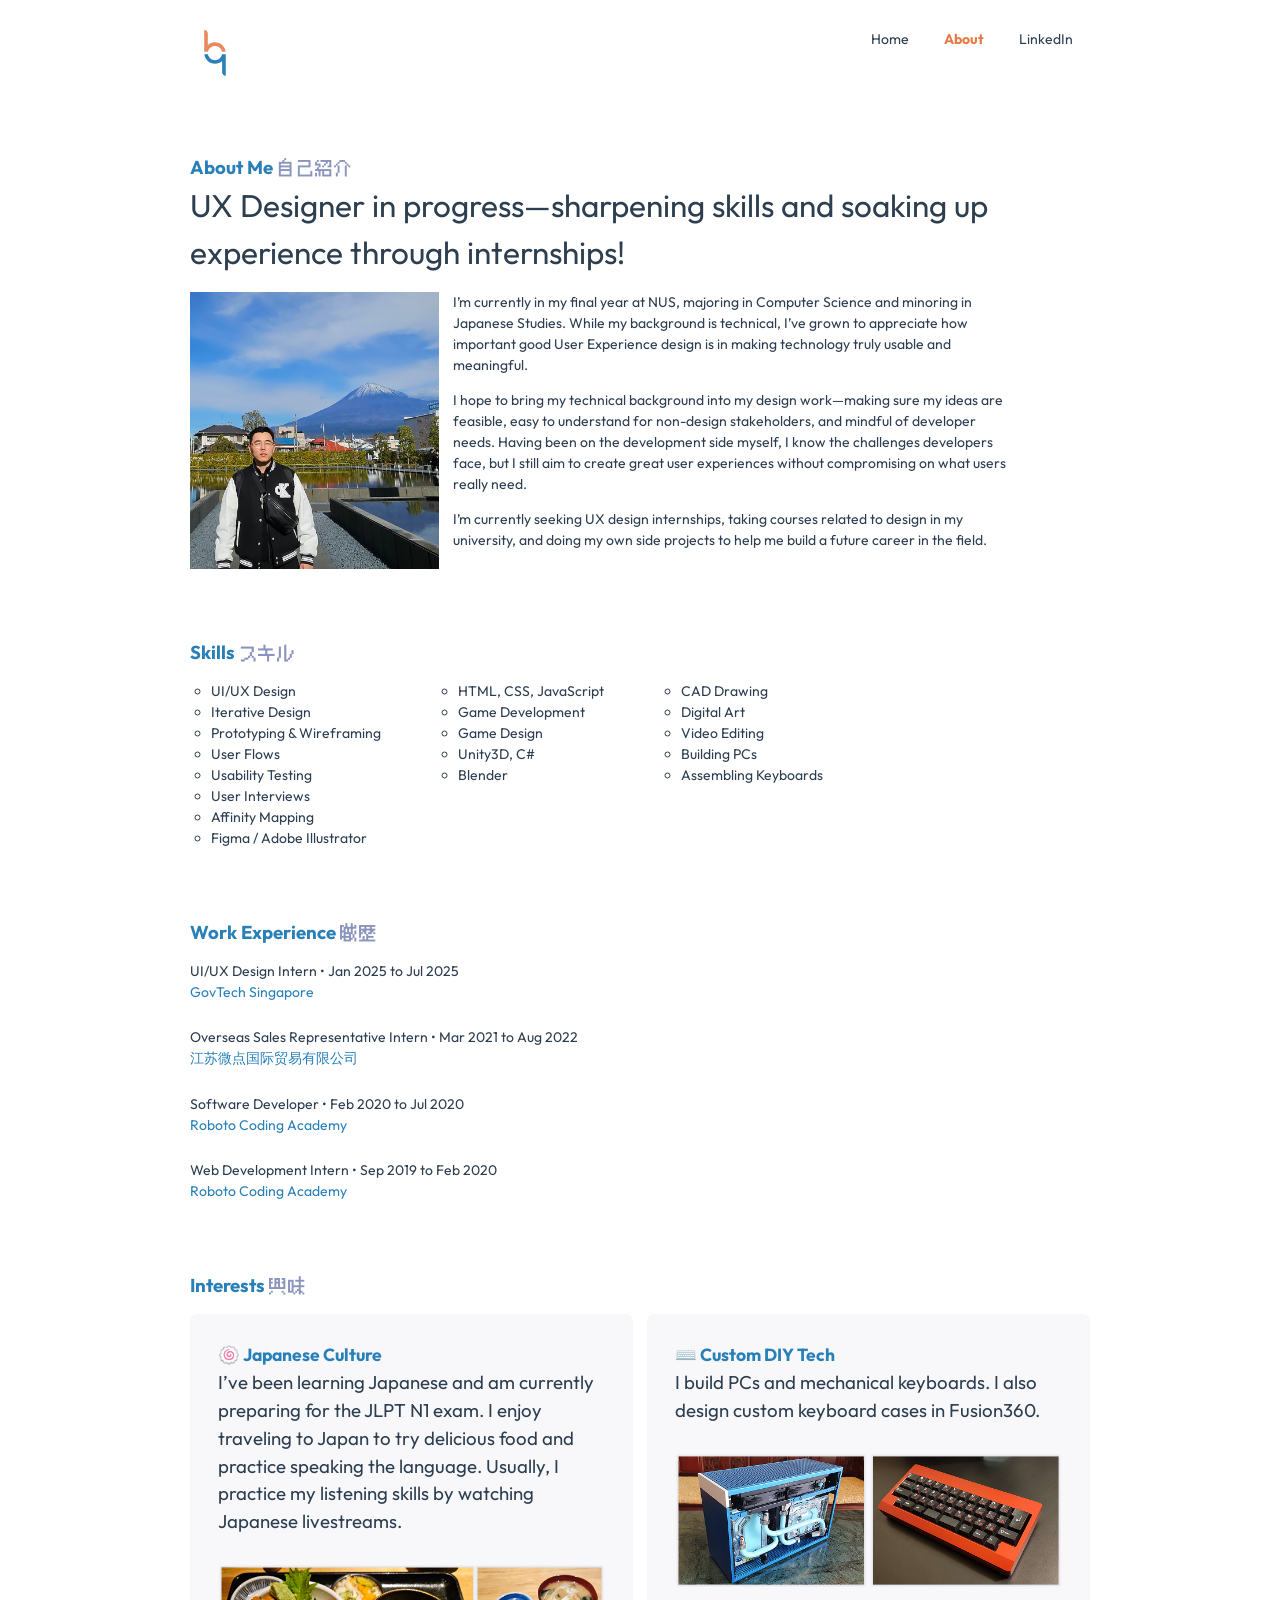
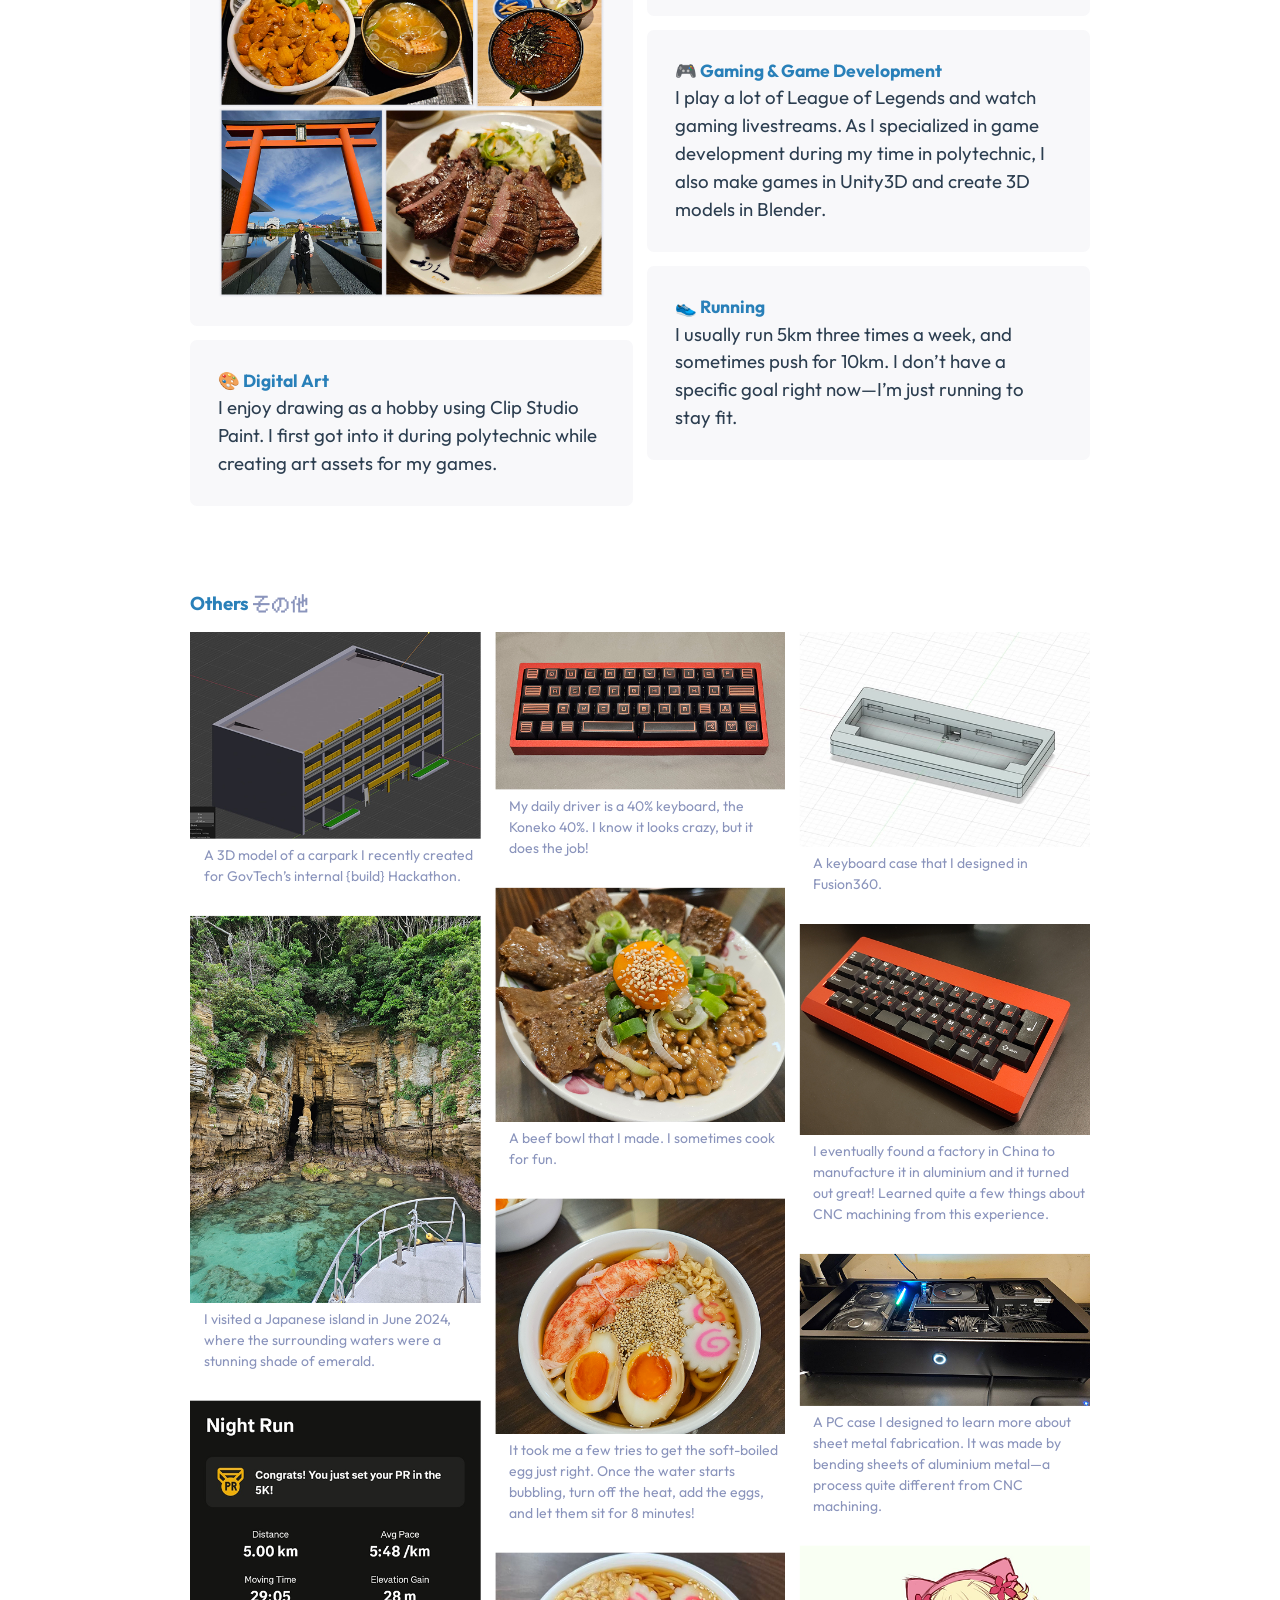
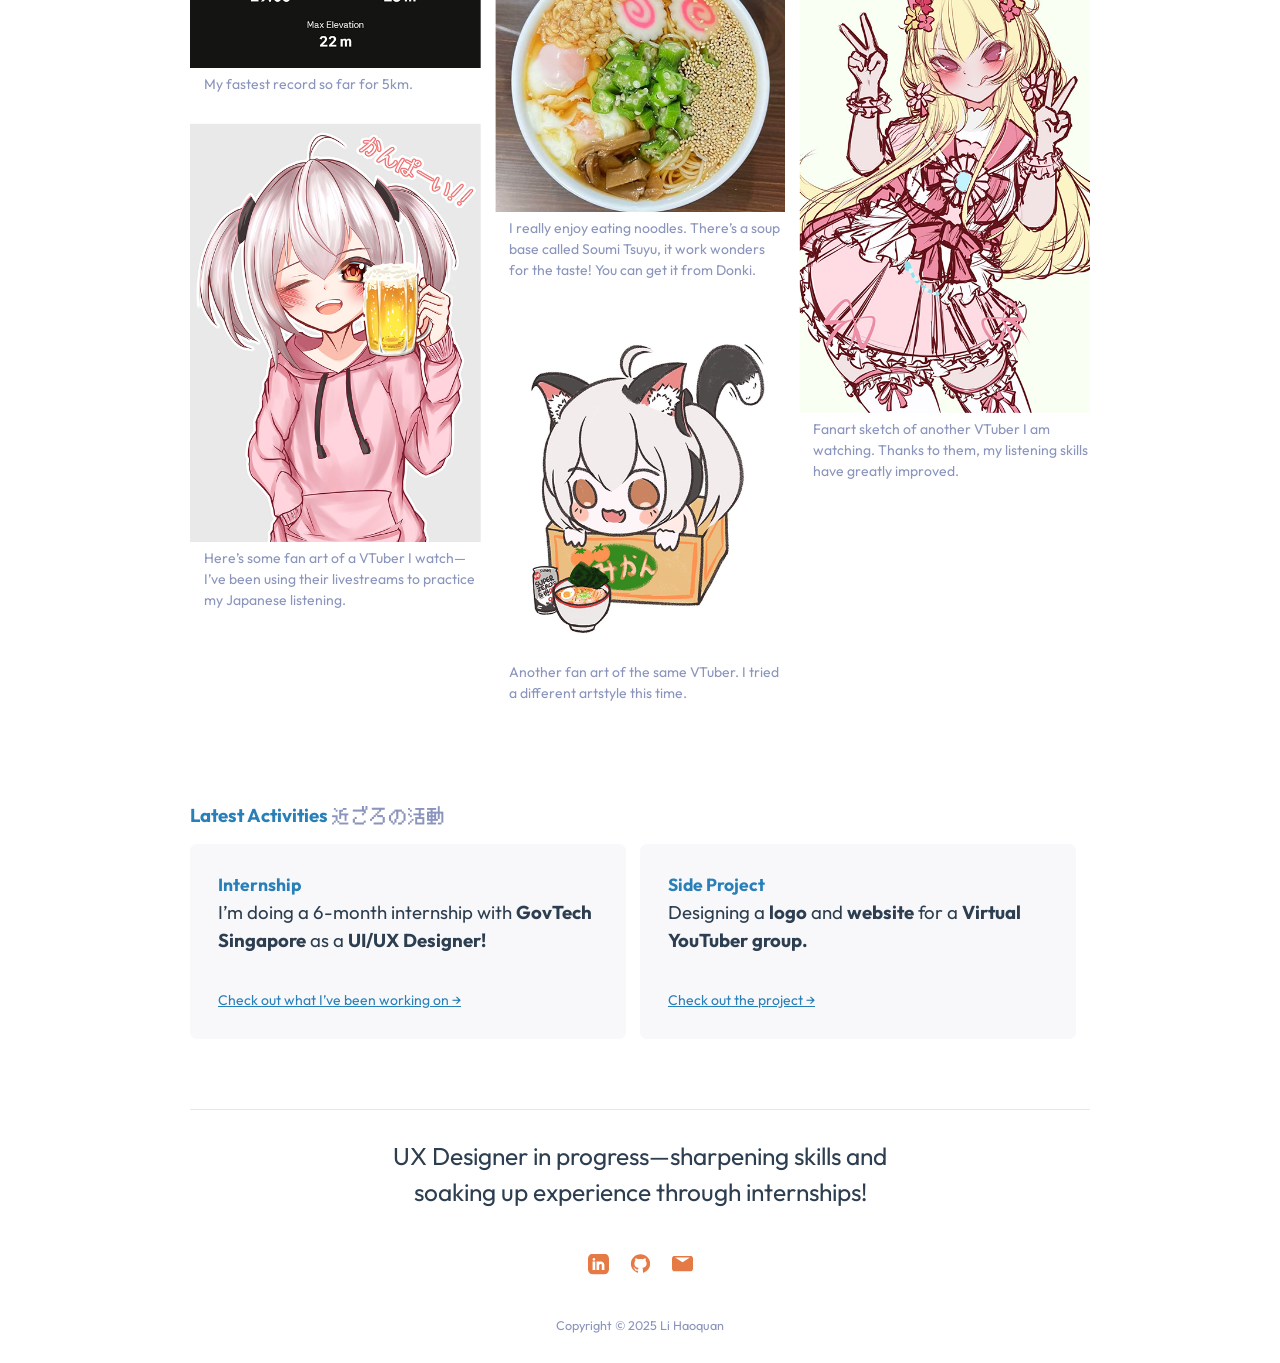
==== about.html @ 340b8f12 "Portfolio 2025 update" ====
<!DOCTYPE html>
<html lang="en">

<head>
    <meta charset="utf-8">
    <meta name="description" content="I am Li Haoquan, a UX Designer. This is my portfolio.">
    <meta name="viewport" content="width=device-width, initial-scale=1.0">
    <title>Li Haoquan Portfolio | About</title>
    <link rel="preconnect" href="https://fonts.googleapis.com">
    <link rel="preconnect" href="https://fonts.gstatic.com" crossorigin>
    <link href="https://fonts.googleapis.com/css2?family=Outfit&family=Pixelify+Sans&display=swap" rel="stylesheet">
    <link rel="canonical" href="http://lihaoquan.com">
    <link rel="stylesheet" href="css/styles.css">
</head>

<body class="about subpage">
    <div class="wrapper">
        <nav>
            <a href="index.html"><img src="img/logo.svg" alt="" /></a>
            <div class="navigation-container">
                <ul>
                    <li><a href="index.html">Home</a></li>
                    <li><a href="about.html" class="active">About</a></li>
                    <li><a href="https://www.linkedin.com/in/li-haoquan/" target="_blank">LinkedIn</a></li>
                </ul>
                <div class="hamburger-menu">
                    <img class="menu-close-cta" src="img/close.svg" alt="" />
                    <img class="menu-open-cta" src="img/hamburger-menu.svg" alt="" />
                </div>
            </div>
        </nav>
        <main>
            <section class="about-intro">
                <header>
                    <h2 class="section-title">About Me <span class="gray-text">自己紹介</span></h2>
                    <h3>UX Designer in progress—sharpening skills and
                        soaking up experience through internships!</h3>
                </header>
                <div class="intro-content">
                    <img src="img/profile.png" alt="" />
                    <div class="text-paragraph">
                        <p>I’m currently in my final year at NUS, majoring in Computer Science and minoring in Japanese
                            Studies. While my background is technical, I’ve grown to appreciate how important good User
                            Experience design is in making technology truly usable and meaningful.</p>
                        <p>I hope to bring my technical background into my design work—making sure my ideas are
                            feasible,
                            easy to understand for non-design stakeholders, and mindful of developer needs. Having been
                            on
                            the development side myself, I know the challenges developers face, but I still aim to
                            create
                            great user experiences without compromising on what users really need.</p>
                        <p>I’m currently seeking UX design internships, taking courses related to design in my
                            university,
                            and doing my own side projects to help me build a
                            future
                            career in the field.</p>
                    </div>
                </div>
            </section>
            <section>
                <h2 class="section-title">Skills <span class="gray-text">スキル</span></h2>
                <div class="list-groups">
                    <ul>
                        <li>UI/UX Design</li>
                        <li>Iterative Design</li>
                        <li>Prototyping & Wireframing</li>
                        <li>User Flows</li>
                        <li>Usability Testing</li>
                        <li>User Interviews</li>
                        <li>Affinity Mapping</li>
                        <li>Figma / Adobe Illustrator</li>
                    </ul>
                    <ul>
                        <li>HTML, CSS, JavaScript</li>
                        <li>Game Development</li>
                        <li>Game Design</li>
                        <li>Unity3D, C#</li>
                        <li>Blender</li>
                    </ul>
                    <ul>
                        <li>CAD Drawing</li>
                        <li>Digital Art</li>
                        <li>Video Editing</li>
                        <li>Building PCs</li>
                        <li>Assembling Keyboards</li>
                    </ul>
                </div>
            </section>
            <section>
                <h2 class="section-title">Work Experience <span class="gray-text">職歴</span></h2>
                <div class="employment-history">
                    <div class="employment-detail">
                        <h4>UI/UX Design Intern &bull; Jan 2025 to Jul 2025</h4>
                        <h3 class="blue-text">GovTech Singapore</h3>
                    </div>
                    <div class="employment-detail">
                        <h4>Overseas Sales Representative Intern &bull; Mar 2021 to Aug 2022</h4>
                        <h3 class="blue-text">江苏微点国际贸易有限公司</h3>
                    </div>
                    <div class="employment-detail">
                        <h4>Software Developer &bull; Feb 2020 to Jul 2020</h4>
                        <h3 class="blue-text">Roboto Coding Academy</h3>
                    </div>
                    <div class="employment-detail">
                        <h4>Web Development Intern &bull; Sep 2019 to Feb 2020</h4>
                        <h3 class="blue-text">Roboto Coding Academy</h3>
                    </div>
                </div>
            </section>
            <section>
                <h2 class="section-title">Interests <span class="gray-text">興味</span></h2>
                <div class="interests">
                    <div class="text-block gray-text-block">
                        <div class="inner-content">
                            <h3>&#x1F365; Japanese Culture</h3>
                            <p class="description">I’ve been learning Japanese and am currently preparing for the
                                JLPT N1 exam. I enjoy traveling to Japan to try delicious food and practice speaking
                                the language. Usually, I practice my listening skills by watching Japanese livestreams.
                            </p>
                            <img src="img/japanese-culture.png" alt="" />
                        </div>
                    </div>
                    <div class="text-block gray-text-block">
                        <div class="inner-content">
                            <h3>&#x1F3A8; Digital Art</h3>
                            <p class="description">I enjoy drawing as a hobby using Clip Studio Paint. I first got into
                                it during polytechnic while creating art assets for my games.</p>
                        </div>
                    </div>
                    <div class="text-block gray-text-block">
                        <div class="inner-content">
                            <h3>&#x2328;&#xFE0F; Custom DIY Tech</h3>
                            <p class="description">I build PCs and mechanical keyboards. I also design custom keyboard
                                cases in Fusion360.</p>
                            <img src="img/diy-tech.png" alt="" />
                        </div>
                    </div>
                    <div class="text-block gray-text-block">
                        <div class="inner-content">
                            <h3>&#x1F3AE;&#xFE0F; Gaming &amp; Game Development</h3>
                            <p class="description">I play a lot of League of Legends and watch gaming livestreams. As I
                                specialized in game development during my time in polytechnic, I
                                also make games in Unity3D and create 3D models in Blender.</p>
                        </div>
                    </div>
                    <div class="text-block gray-text-block">
                        <div class="inner-content">
                            <h3>&#x1F45F; Running</h3>
                            <p class="description">I usually run 5km three times a week, and sometimes push for 10km. I
                                don’t have a specific goal right now—I’m just running to stay fit.
                            </p>
                        </div>
                    </div>
                </div>
            </section>
            <section>
                <h2 class="section-title">Others <span class="gray-text">その他</span></h2>
                <div class="gallery">
                    <div class="gallery-item">
                        <figure class="inner-content">
                            <img src="img/gallery/3d-model-carpark.png" alt="" />
                            <figcaption class="description">A 3D model of a carpark I recently created for GovTech’s
                                internal
                                {build} Hackathon.</figcaption>
                        </figure>
                    </div>
                    <div class="gallery-item">
                        <figure class="inner-content">
                            <img src="img/gallery/japanese-island.png" alt="" />
                            <figcaption class="description">I visited a Japanese island in June 2024, where the
                                surrounding
                                waters were a stunning shade of emerald.</figcaption>
                        </figure>
                    </div>
                    <div class="gallery-item">
                        <figure class="inner-content">
                            <img src="img/gallery/running-progress.png" alt="" />
                            <figcaption class="description">My fastest record so far for 5km.</figcaption>
                        </figure>
                    </div>
                    <div class="gallery-item">
                        <figure class="inner-content">
                            <img src="img/gallery/fan-art-3.png" alt="" />
                            <figcaption class="description">Here’s some fan art of a VTuber I watch—I’ve been using
                                their
                                livestreams to practice my Japanese listening.</figcaption>
                        </figure>
                    </div>
                    <div class="gallery-item">
                        <figure class="inner-content">
                            <img src="img/gallery/daily-driver-keyboard.png" alt="" />
                            <figcaption class="description">My daily driver is a 40% keyboard, the Koneko 40%. I know it
                                looks
                                crazy, but it does the job!</figcaption>
                        </figure>
                    </div>
                    <div class="gallery-item">
                        <figure class="inner-content">
                            <img src="img/gallery/cooked-food-2.png" alt="" />
                            <figcaption class="description">A beef bowl that I made. I sometimes cook for fun.
                            </figcaption>
                        </figure>
                    </div>
                    <div class="gallery-item">
                        <figure class="inner-content">
                            <img src="img/gallery/cooked-food.png" alt="" />
                            <figcaption class="description">It took me a few tries to get the soft-boiled egg just
                                right. Once
                                the water starts bubbling, turn off the heat, add the eggs, and let them sit for 8
                                minutes!</figcaption>
                        </figure>
                    </div>
                    <div class="gallery-item">
                        <figure class="inner-content">
                            <img src="img/gallery/cooked-food-3.png" alt="" />
                            <figcaption class="description">I really enjoy eating noodles. There’s a soup base called
                                Soumi
                                Tsuyu, it work wonders for the taste! You can get it from Donki.</figcaption>
                        </figure>
                    </div>
                    <div class="gallery-item">
                        <figure class="inner-content">
                            <img src="img/gallery/fan-art-1.png" alt="" />
                            <figcaption class="description">Another fan art of the same VTuber. I tried a different
                                artstyle this
                                time.</figcaption>
                        </figure>
                    </div>
                    <div class="gallery-item">
                        <figure class="inner-content">
                            <img src="img/gallery/created-keyboard.png" alt="" />
                            <figcaption class="description">A keyboard case that I designed in Fusion360.</figcaption>
                        </figure>
                    </div>
                    <div class="gallery-item">
                        <figure class="inner-content">
                            <img src="img/gallery/created-keyboard-aluminium.png" alt="" />
                            <figcaption class="description">I eventually found a factory in China to manufacture it in
                                aluminium
                                and it turned out great! Learned quite a few things about CNC machining from this
                                experience.</figcaption>
                        </figure>
                    </div>
                    <div class="gallery-item">
                        <figure class="inner-content">
                            <img src="img/gallery/pc-case-design.png" alt="" />
                            <figcaption class="description">A PC case I designed to learn more about sheet metal
                                fabrication. It
                                was made by bending sheets of aluminium metal—a process quite different from CNC
                                machining.</figcaption>
                        </figure>
                    </div>
                    <div class="gallery-item">
                        <figure class="inner-content">
                            <img src="img/gallery/fan-art-2.png" alt="" />
                            <figcaption class="description">Fanart sketch of another VTuber I am watching. Thanks to
                                them, my
                                listening
                                skills have greatly improved.</figcaption>
                        </figure>
                    </div>
                </div>
            </section>
            <section>
                <div class="wrapper">
                    <h2 class="section-title">Latest Activities <span class="gray-text">近ごろの活動</span></h2>
                    <div class="text-block-container">
                        <div class="text-block gray-text-block">
                            <a href="https://www.linkedin.com/in/li-haoquan/" target="_blank">
                                <h3>Internship</h3>
                                <p class="description">I’m doing a 6-month internship with <strong>GovTech
                                        Singapore</strong> as a <strong>UI/UX
                                        Designer!</strong></p>
                                <p class="hyperlink">Check out what I’ve been working on &rarr;</p>
                            </a>
                        </div>
                        <div class="text-block gray-text-block">
                            <a href="https://pixelnotes.co.jp/" target="_blank">
                                <h3>Side Project</h3>
                                <p class="description">Designing a <strong>logo</strong> and <strong>website</strong>
                                    for a
                                    <strong>Virtual
                                        YouTuber
                                        group.</strong>
                                </p>
                                <p class="hyperlink">Check out the project &rarr;</p>
                            </a>
                        </div>
                    </div>
                </div>
            </section>
        </main>
        <footer>
            <h3>UX Designer in progress—sharpening skills and <span class="linebreak">soaking up experience through
                    internships!</span></h3>
            <div class="social-links">
                <a target="_blank" href="https://www.linkedin.com/in/li-haoquan/"><img src="img/linkedin.svg"
                        alt="" /></a>
                <a target="_blank" href="https://github.com/lihaoquan"><img src="img/github.svg" alt="" /></a>
                <a target="_blank" href="mailto:lihaoquan.dev@gmail.com"><img src="img/email.svg" alt="" /></a>
            </div>
            <p>Copyright &copy; 2025 Li Haoquan</p>
            <script src="https://ajax.googleapis.com/ajax/libs/jquery/3.7.1/jquery.min.js"></script>
            <script src="js/javascript.js"></script>
        </footer>
    </div>
</body>

</html>
---- css/styles.css ----
/* http://meyerweb.com/eric/tools/css/reset/ 
   v2.0 | 20110126
   License: none (public domain)
*/

html,
body,
div,
span,
applet,
object,
iframe,
h1,
h2,
h3,
h4,
h5,
h6,
p,
blockquote,
pre,
a,
abbr,
acronym,
address,
big,
cite,
code,
del,
dfn,
em,
img,
ins,
kbd,
q,
s,
samp,
small,
strike,
strong,
sub,
sup,
tt,
var,
b,
u,
i,
center,
dl,
dt,
dd,
ol,
ul,
li,
fieldset,
form,
label,
legend,
table,
caption,
tbody,
tfoot,
thead,
tr,
th,
td,
article,
aside,
canvas,
details,
embed,
figure,
figcaption,
footer,
header,
hgroup,
menu,
nav,
output,
ruby,
section,
summary,
time,
mark,
audio,
video {
    margin: 0;
    padding: 0;
    border: 0;
    font-size: 100%;
    font: inherit;
    vertical-align: baseline;
}

/* HTML5 display-role reset for older browsers */
article,
aside,
details,
figcaption,
figure,
footer,
header,
hgroup,
menu,
nav,
section {
    display: block;
}

body {
    line-height: 1;
}

ol,
ul {
    list-style: none;
}

blockquote,
q {
    quotes: none;
}

blockquote:before,
blockquote:after,
q:before,
q:after {
    content: '';
    content: none;
}

table {
    border-collapse: collapse;
    border-spacing: 0;
}

* {
    box-sizing: border-box;
}

body {
    line-height: 1.5;
    font-family: "Outfit", sans-serif;
    color: #2C3E50;
    font-size: 18px;
}

.wrapper {
    max-width: 1160px;
    margin: 0 auto;
}

strong {
    font-weight: bold;
}

.blue-text {
    color: #2980B9;
}

.gray-text {
    color: #8A94BC;
}

.section-title {
    color: #2980B9;
    font-size: 1.333em;
    margin-bottom: 0.75em;
}

header .section-title {
    margin-bottom: 0;
}

.orange-text {
    color: #E57A44;
}

a,
a:active,
a:link,
a:visited {
    text-decoration: none;
    color: #2C3E50;
}

a.active {
    color: #E57A44;
    font-weight: bold;
}

nav ul,
nav {
    display: flex;
}

nav {
    justify-content: space-between;
    padding: 2em 0;
}

nav ul a {
    margin: 1em;
    padding: .25em;
}

nav ul a:hover {
    text-decoration: underline;
}

footer {
    text-align: center;
    border-top: 1px solid #E8E8E8;
    padding: 2em 0;
}

footer h3 {
    font-size: 1.750em;
}

footer p {
    font-size: 0.9em;
    color: #8A94BC;
}

main header {
    position: relative;
    padding: 3em 0 0 0;
}

main header img {
    position: absolute;
    bottom: 0;
    left: -0.25em;
    width: 0.75em;
}

main header h4.section-title {
    font-size: 1.5em;
    margin-bottom: 0;
}

main header .icon-container {
    position: relative;
}

main header h1 {
    font-size: 3.833em;
    line-height: 1.25;
}

main header p {
    font-size: 1.750em;
    margin-top: 2em;
}

.linebreak {
    display: block;
}

section {
    margin-top: 5em;
    margin-bottom: 5em;
}

@font-face {
    font-family: 'BestTenCRT';
    src: url('../fonts/BestTen-CRT.otf') format('opentype');
    font-weight: normal;
    font-style: normal;
}

@font-face {
    font-family: 'MS PGothic';
    src: url('../fonts/MS\ PGothic.ttf') format('truetype');
    font-weight: normal;
    font-style: normal;
}

.section-title .gray-text {
    font-family: 'BestTenCRT', sans-serif;
}

.section-title {
    font-weight: bold;
}

.text-block:hover .hyperlink,
.text-block:hover .image-section {
    bottom: 0.3em;
    transition: all 0.05s ease-in;
}

.text-block:hover .hyperlink {
    color: #149df8;
}

.text-block img {
    width: 100%;
    margin-top: 2em;
}

.text-block .hyperlink {
    color: #2980B9;
    display: inline-block;
    text-decoration: underline;
}

.text-block .hyperlink,
.text-block .image-section {
    transition: all 0.05s ease-out;
    position: relative;
    bottom: 0;
}

.text-block .hyperlink {
    margin-top: 2.5em;
}

.text-block-container {
    display: flex;
    flex-wrap: wrap;
    gap: 1em;
}

.text-block {
    border-radius: 0.5em;
    flex: 0 0 calc(50% - 1em);
}

.text-block a,
.text-block .inner-content {
    display: block;
    padding: 2em;
    display: flex;
    flex-direction: column;
    justify-content: space-between;
    height: 100%;
}

.text-block h3 {
    font-weight: bold;
    font-size: 1.250em;
    color: #2980B9;
}

.gray-text-block {
    background-color: #F8F8FA;
}

.blue-text-block {
    background-color: #EBF7FF;
}

.blue-text-block .description {
    margin-top: 0.5em;
}

.text-block h2 {
    font-size: 1.750em;
}

.gray-text-block .description {
    font-size: 1.333em;
}

.text-block h2 {
    font-weight: bold;
}

.social-links {
    display: flex;
    justify-content: center;
    gap: 1.5em;
    align-items: center;
    margin: 3em 0;
}

.social-links a {
    width: 1.5em;
    height: 1.5em;
    position: relative;
}

.social-links a img {
    width: 100%;
    position: absolute;
    top: 50%;
    left: 0;
    transform: translateY(-50%);
}

.hamburger-menu {
    position: fixed;
    z-index: 999;
    right: 0;
    top: 0;
    padding: 1.5em 1em;
    cursor: pointer;
    display: none;
}

.interests {
    column-count: 2;
    column-gap: 1em;
}

.gallery {
    column-count: 3;
    column-gap: 1em;
}

.interests .text-block,
.gallery-item {
    display: inline-block;
    width: 100%;
    margin-bottom: 1em;
    break-inside: avoid;
}

.gallery-item img {
    width: 100%;
}

.list-groups {
    display: flex;
}

.list-groups ul {
    list-style: circle;
    margin-right: 4em;
    margin-left: 1.5em;
}

.about-intro .intro-content {
    display: flex;
    align-items: flex-start;
    padding-right: 5em;
    gap: 1em;
}

.about-intro .intro-content img {
    width: 30%;
}

.about-intro p {
    margin-bottom: 1em;
}

.employment-history .employment-detail {
    margin-bottom: 1.75em;
}

.subpage header h3 {
    font-size: 2.25em;
    margin-bottom: 0.5em;
}

.subpage section {
    margin-top: 0;
}

.danmaku-open #danmaku-container {
    visibility: visible;
}

.danmaku-toggle {
    cursor: pointer;
}

#danmaku-container {
    visibility: hidden;
    position: absolute;
    z-index: -1;
    top: 0;
    left: 0;
    width: 100%;
    height: 100%;
    overflow: hidden;
}

.danmaku {
    font-family: "MS PGothic", sans-serif;
    position: absolute;
    white-space: nowrap;
    font-size: 1.2rem;
    font-weight: bold;
    color: white;
    pointer-events: none;
    right: -10em;
    animation: fly-left linear forwards;
}

.project-intro .intro-content img {
    width: 100%;
}

.project-intro .intro-content .wrapper {
    display: flex;
}

.project-intro .intro-content {
    background-color: #EBF7FF;
    padding: 2em 0 0 0;
}

body.subpage section.project-section .project-wrapper {
    max-width: 960px;
}

.project-section h3 {
    font-size: 1.5em;
}

.project-section p,
.project-section h3 {
    margin-bottom: 1em;
}

figure img {
    width: 100%;
}

figure figcaption {
    color: #8A94BC;
    padding-left: 1em;
    margin-bottom: 1em;
}

.project-section ol {
    list-style-type: decimal;
    margin-left: 2em;
}

a.cta-block {
    padding: 0.5em 2em;
    display: block;
    text-align: center;
    border: 1px solid #2980B9;
    color: #2980B9;
    border-radius: 4em;
    flex: 1;
    transition: all 0.05s ease-in;
    background-color: #ffffff;
}

a.cta-block:hover {
    background-color: #2980B9;
    color: #ffffff;
    transition: all 0.05s ease-in;
}

.cta-pair {
    margin-top: 2em;
    display: flex;
    gap: 1em;
}

.project .sticky-nav-tools {
    z-index: 999;
    position: fixed;
    bottom: 0;
    right: 0;
    padding: 5em;
    display: flex;
    flex-direction: column;
    gap: 1em;
}

.youtube-embed {
    width: 100%;
    height: 30em;
    margin: 1em 0;
}

.wip {
    cursor: not-allowed;
}

@keyframes fly-left {
    from {
        transform: translate3d(0, 0, 0);
    }

    to {
        transform: translate3d(-200vw, 0, 0);
    }
}

@media screen and (max-width: 1920px) {
    body {
        font-size: 16px;
    }

    .wrapper {
        max-width: 1000px;
    }

    body.subpage section.project-section .project-wrapper {
        max-width: 820px;
    }

    .project .sticky-nav-tools {
        padding: 3em;
    }
}

@media screen and (max-width: 1500px) {
    body {
        font-size: 14px;
    }

    .wrapper {
        max-width: 900px;
    }

    body.subpage section.project-section .project-wrapper {
        max-width: 720px;
    }

    .project .sticky-nav-tools {
        padding: 2.5em;
    }
}

@media screen and (max-width: 1050px) {
    main header h1 {
        font-size: 3.5em;
    }

    main header p,
    .gray-text-block .description,
    .text-block h2,
    footer h3 {
        font-size: 1.5em;
    }

    .wrapper {
        max-width: 900px;
        padding: 0 2em;
    }

    .about-intro .intro-content {
        padding-right: 0;
    }


    .project .sticky-nav-tools {
        padding: 2em;
    }
}

@media screen and (max-width: 900px) {
    .hamburger-menu {
        display: block;
    }

    main header h1 {
        font-size: 3em;
    }

    main header {
        padding: 1.5em 0 0 0;
    }

    .wrapper {
        max-width: 800px;
    }

    nav .navigation-container ul {
        opacity: 0;
        visibility: hidden;
        transition: opacity 0.3s ease;
        position: fixed;
        top: 0;
        left: 0;
        width: 100%;
        height: 100%;
        padding-top: 5em;
        background-color: #ffffff;
        flex-direction: column;
        text-align: center;
        z-index: 999;
        justify-content: start;
        flex-direction: column;
        width: 100%;
    }

    nav {
        padding: 1em 0;
    }

    .menu-close-cta {
        display: none;
    }

    .menu-open .navigation-container {
        display: flex;
    }

    .menu-open .menu-open-cta {
        display: none;
    }

    .menu-open .menu-close-cta {
        display: block;
    }

    .menu-open nav .navigation-container ul {
        opacity: 1;
        visibility: visible;
    }

    nav .navigation-container ul a {
        width: 100%;
        padding: 1em 0;
        margin: 0;
        display: inline-block;
        font-size: 1.5em;
    }

    nav .navigation-container ul a.active {
        background-color: #F8F8FA;
    }

    .gallery {
        column-count: 2;
        column-gap: 1em;
    }

    .project .sticky-nav-tools {
        padding: 0;
        flex-direction: row;
        width: 100%;
        gap: 0;
    }

    .project .sticky-nav-tools a.cta-block {
        border-radius: 0;
        border: 0;
        border-top: 1px solid #2980B9;
        padding: 1em;
    }

    .project .sticky-nav-tools a.cta-block:nth-of-type(1) {
        border-right: 1px solid #2980B9;
    }
}

@media screen and (max-width: 760px) {
    main header h1 {
        font-size: 2.5em;
    }

    main header {
        padding: 1em 1em 0 1em;
    }

    main header p,
    footer h3,
    .section-title,
    main header h4.section-title {
        font-size: 1.3em;
    }

    main header h4.section-title {
        margin-bottom: 0.5em;
    }

    .list-groups ul {
        margin-right: 2em;
    }

    .about-intro .intro-content img {
        width: 40%;
    }
}

@media screen and (max-width: 660px) {
    main header h1 {
        font-size: 2.25em;
    }

    main header p,
    footer h3 {
        font-size: 1.15em;
    }

    .text-block {
        flex: 0 0 100%;
    }

    .wrapper {
        padding: 0 1em;
    }

    .gallery,
    .interests {
        column-count: 1;
        gap: 0;
    }

    .gallery-item {
        margin-bottom: 2em;
    }

    .about-intro .intro-content {
        flex-direction: column;
    }

    .about-intro .intro-content img {
        width: 100%;
        margin: 0 auto;
    }
}

@media screen and (max-width: 580px) {

    main header h1,
    .subpage header h3 {
        font-size: 2.15em;
    }

    main header p {
        font-size: 1.05em;
    }

    .list-groups ul {
        margin-right: 1em;
    }
}

@media screen and (max-width: 560px) {

    main header h1,
    .subpage header h3 {
        font-size: 2em;
    }
}

@media screen and (max-width: 525px) {

    main header h1,
    .subpage header h3 {
        font-size: 1.8em;
    }
}
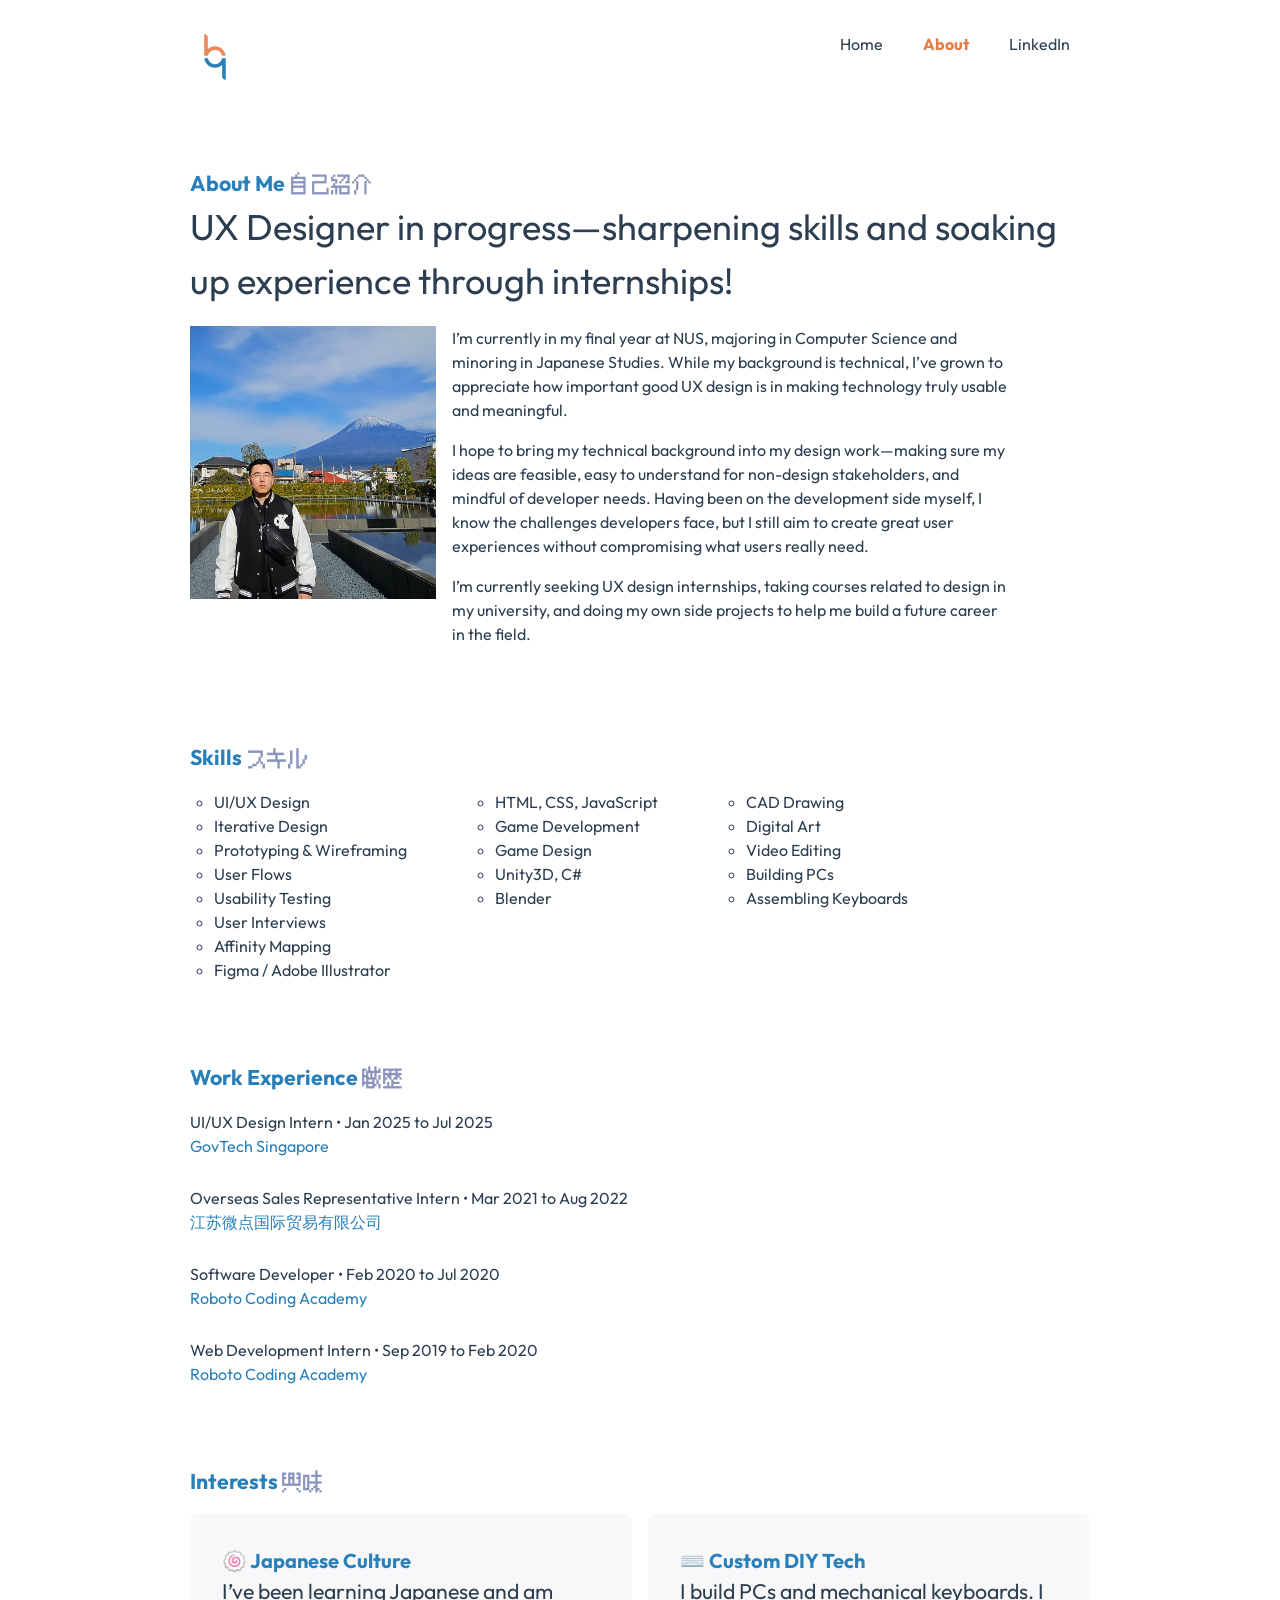
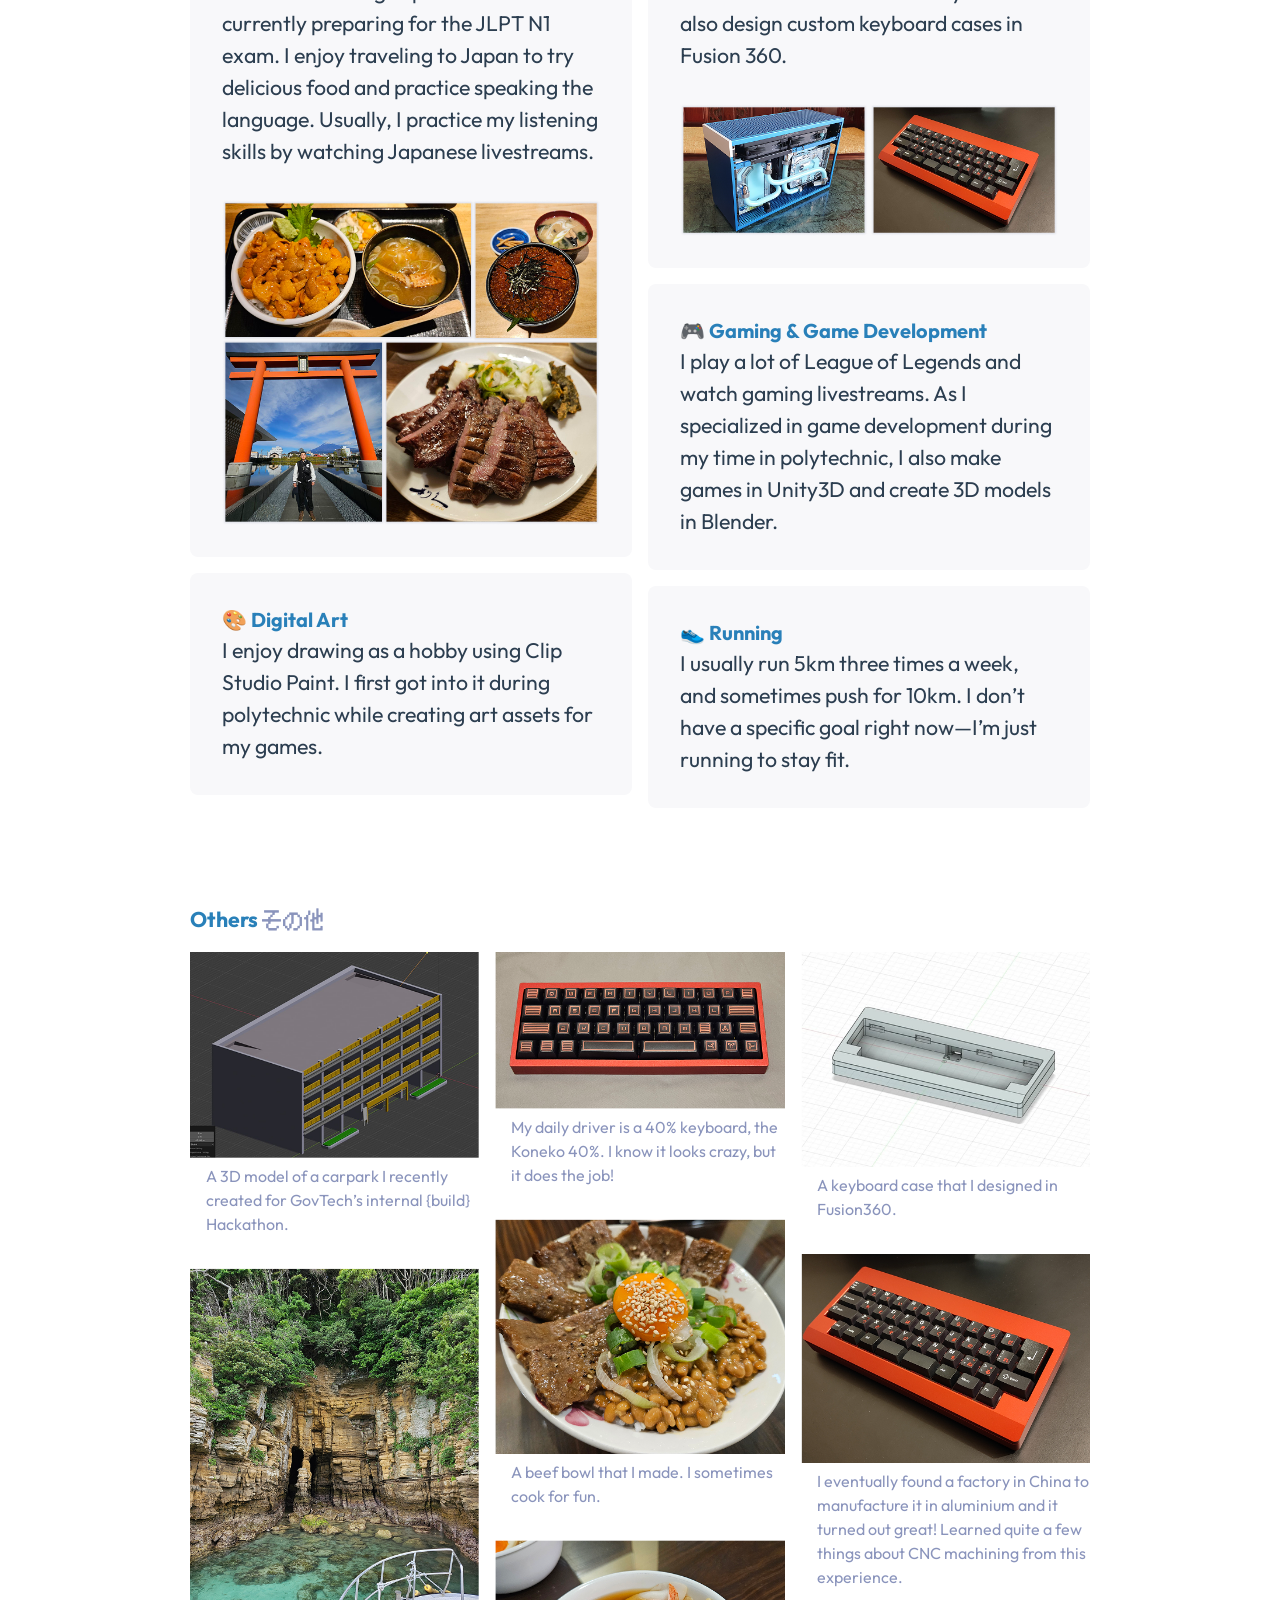
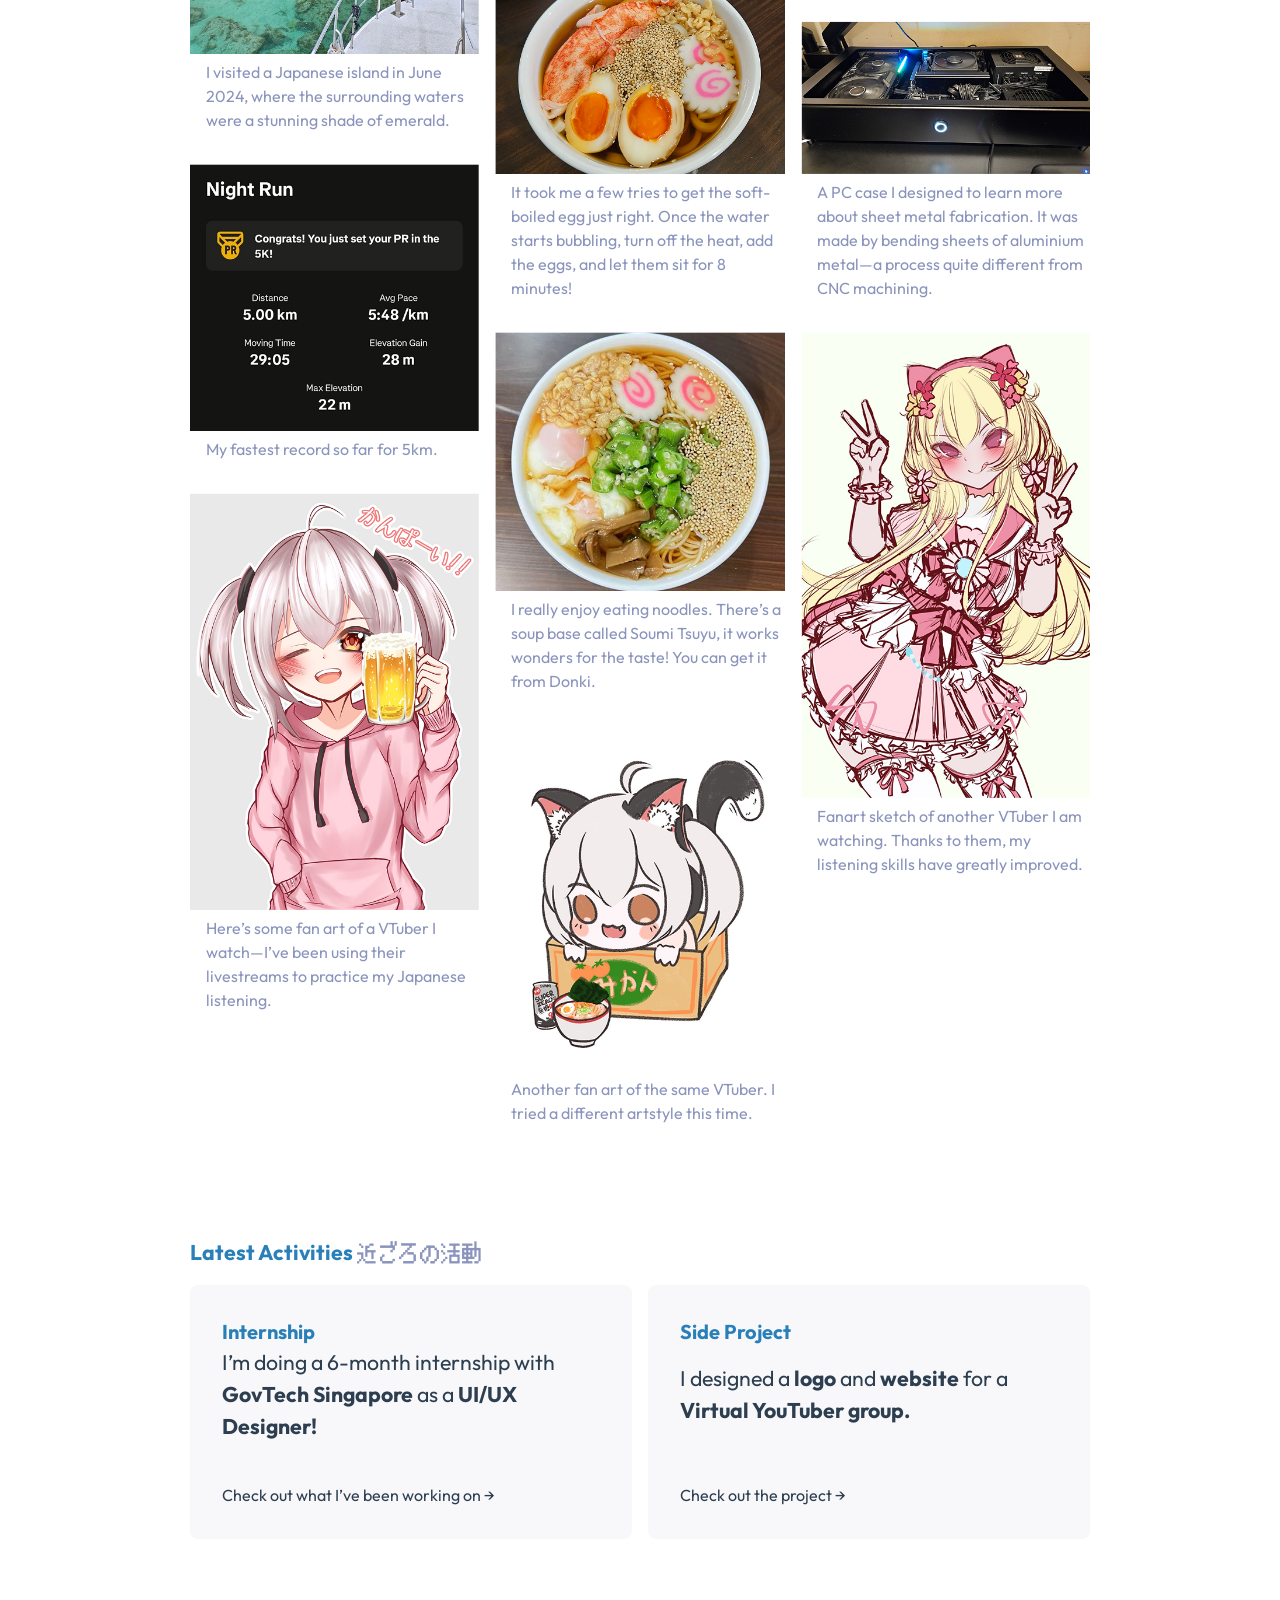
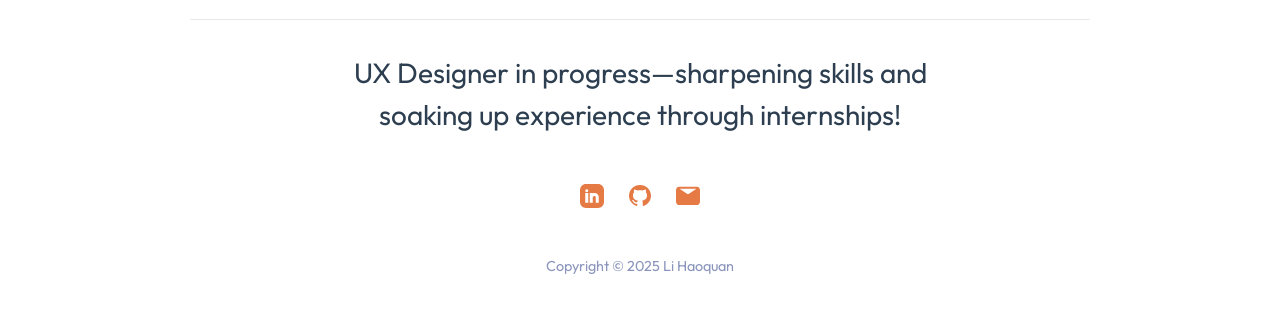
==== commit 428ff1d7: "Update PixelNotes project and fix CSS issues" ====
--- a/about.html
+++ b/about.html
@@ -9,7 +9,7 @@
     <link rel="preconnect" href="https://fonts.googleapis.com">
     <link rel="preconnect" href="https://fonts.gstatic.com" crossorigin>
     <link href="https://fonts.googleapis.com/css2?family=Outfit&family=Pixelify+Sans&display=swap" rel="stylesheet">
-    <link rel="canonical" href="http://lihaoquan.com">
+    <link rel="canonical" href="http://lihaoquan.com/about.html">
     <link rel="stylesheet" href="css/styles.css">
 </head>
 
@@ -40,15 +40,14 @@
                     <img src="img/profile.png" alt="" />
                     <div class="text-paragraph">
                         <p>I’m currently in my final year at NUS, majoring in Computer Science and minoring in Japanese
-                            Studies. While my background is technical, I’ve grown to appreciate how important good User
-                            Experience design is in making technology truly usable and meaningful.</p>
+                            Studies. While my background is technical, I’ve grown to appreciate how important good UX design is in making technology truly usable and meaningful.</p>
                         <p>I hope to bring my technical background into my design work—making sure my ideas are
                             feasible,
                             easy to understand for non-design stakeholders, and mindful of developer needs. Having been
                             on
                             the development side myself, I know the challenges developers face, but I still aim to
                             create
-                            great user experiences without compromising on what users really need.</p>
+                            great user experiences without compromising what users really need.</p>
                         <p>I’m currently seeking UX design internships, taking courses related to design in my
                             university,
                             and doing my own side projects to help me build a
@@ -131,7 +130,7 @@
                         <div class="inner-content">
                             <h3>&#x2328;&#xFE0F; Custom DIY Tech</h3>
                             <p class="description">I build PCs and mechanical keyboards. I also design custom keyboard
-                                cases in Fusion360.</p>
+                                cases in Fusion 360.</p>
                             <img src="img/diy-tech.png" alt="" />
                         </div>
                     </div>
@@ -215,7 +214,7 @@
                             <img src="img/gallery/cooked-food-3.png" alt="" />
                             <figcaption class="description">I really enjoy eating noodles. There’s a soup base called
                                 Soumi
-                                Tsuyu, it work wonders for the taste! You can get it from Donki.</figcaption>
+                                Tsuyu, it works wonders for the taste! You can get it from Donki.</figcaption>
                         </figure>
                     </div>
                     <div class="gallery-item">
@@ -275,9 +274,9 @@
                             </a>
                         </div>
                         <div class="text-block gray-text-block">
-                            <a href="https://pixelnotes.co.jp/" target="_blank">
+                            <a href="pixelnotes.html">
                                 <h3>Side Project</h3>
-                                <p class="description">Designing a <strong>logo</strong> and <strong>website</strong>
+                                <p class="description">I designed a <strong>logo</strong> and <strong>website</strong>
                                     for a
                                     <strong>Virtual
                                         YouTuber
--- a/css/styles.css
+++ b/css/styles.css
@@ -291,7 +291,8 @@
     transition: all 0.05s ease-in;
 }
 
-.text-block:hover .hyperlink {
+.text-block:hover .hyperlink,
+a.hyperlink:hover {
     color: #149df8;
 }
 
@@ -300,10 +301,13 @@
     margin-top: 2em;
 }
 
+a.hyperlink {
+    color: #2980B9;
+    text-decoration: underline;
+}
+
 .text-block .hyperlink {
-    color: #2980B9;
     display: inline-block;
-    text-decoration: underline;
 }
 
 .text-block .hyperlink,
@@ -323,9 +327,13 @@
     gap: 1em;
 }
 
+.text-block-container .single-block {
+    flex: 1;
+}
+
 .text-block {
     border-radius: 0.5em;
-    flex: 0 0 calc(50% - 1em);
+    flex: 0 0 calc(50% - 0.5em);
 }
 
 .text-block a,
@@ -504,6 +512,10 @@
     padding: 2em 0 0 0;
 }
 
+.sideproject .project-intro .intro-content {
+    background-color: #F8F8FA;
+}
+
 body.subpage section.project-section .project-wrapper {
     max-width: 960px;
 }
@@ -515,6 +527,19 @@
 .project-section p,
 .project-section h3 {
     margin-bottom: 1em;
+}
+
+.project-section blockquote {
+    margin-bottom: 1em;
+    font-size: 1.333em;
+    border-left: 0.333em solid #2980B9;
+    padding: 1em;
+    font-weight: bold;
+}
+
+.project-section blockquote p {
+    margin-bottom: 0;
+    color: #2980B9;
 }
 
 figure img {
@@ -530,6 +555,7 @@
 .project-section ol {
     list-style-type: decimal;
     margin-left: 2em;
+    margin-bottom: 1em;
 }
 
 a.cta-block {
@@ -606,8 +632,8 @@
 }
 
 @media screen and (max-width: 1500px) {
-    body {
-        font-size: 14px;
+    main header h1 {
+        font-size: 3.5em;
     }
 
     .wrapper {
@@ -625,7 +651,7 @@
 
 @media screen and (max-width: 1050px) {
     main header h1 {
-        font-size: 3.5em;
+        font-size: 3.25em;
     }
 
     main header p,
@@ -651,12 +677,13 @@
 }
 
 @media screen and (max-width: 900px) {
+
     .hamburger-menu {
         display: block;
     }
 
     main header h1 {
-        font-size: 3em;
+        font-size: 2.75em;
     }
 
     main header {
@@ -690,6 +717,12 @@
         padding: 1em 0;
     }
 
+    .list-groups {
+        display: block;
+        column-count: 2;
+        column-gap: 1em;
+    }
+
     .menu-close-cta {
         display: none;
     }
@@ -749,11 +782,7 @@
 
 @media screen and (max-width: 760px) {
     main header h1 {
-        font-size: 2.5em;
-    }
-
-    main header {
-        padding: 1em 1em 0 1em;
+        font-size: 2.3em;
     }
 
     main header p,
@@ -778,7 +807,7 @@
 
 @media screen and (max-width: 660px) {
     main header h1 {
-        font-size: 2.25em;
+        font-size: 2.1em;
     }
 
     main header p,
@@ -818,7 +847,7 @@
 
     main header h1,
     .subpage header h3 {
-        font-size: 2.15em;
+        font-size: 1.8em;
     }
 
     main header p {
@@ -830,18 +859,42 @@
     }
 }
 
-@media screen and (max-width: 560px) {
+@media screen and (max-width: 525px) {
 
     main header h1,
     .subpage header h3 {
-        font-size: 2em;
-    }
-}
-
-@media screen and (max-width: 525px) {
+        font-size: 1.75em;
+    }
+
+    main header p {
+        font-size: 1em;
+    }
+}
+
+@media screen and (max-width: 500px) {
+    body {
+        font-size: 15px;
+    }
 
     main header h1,
     .subpage header h3 {
-        font-size: 1.8em;
+        font-size: 1.6em;
+    }
+}
+
+@media screen and (max-width: 450px) {
+
+    main header h1,
+    .subpage header h3 {
+        font-size: 1.5em;
+    }
+
+    main header p {
+        font-size: 0.9em;
+    }
+
+    .wrapper,
+    .project-wrapper {
+        min-width: 400px;
     }
 }
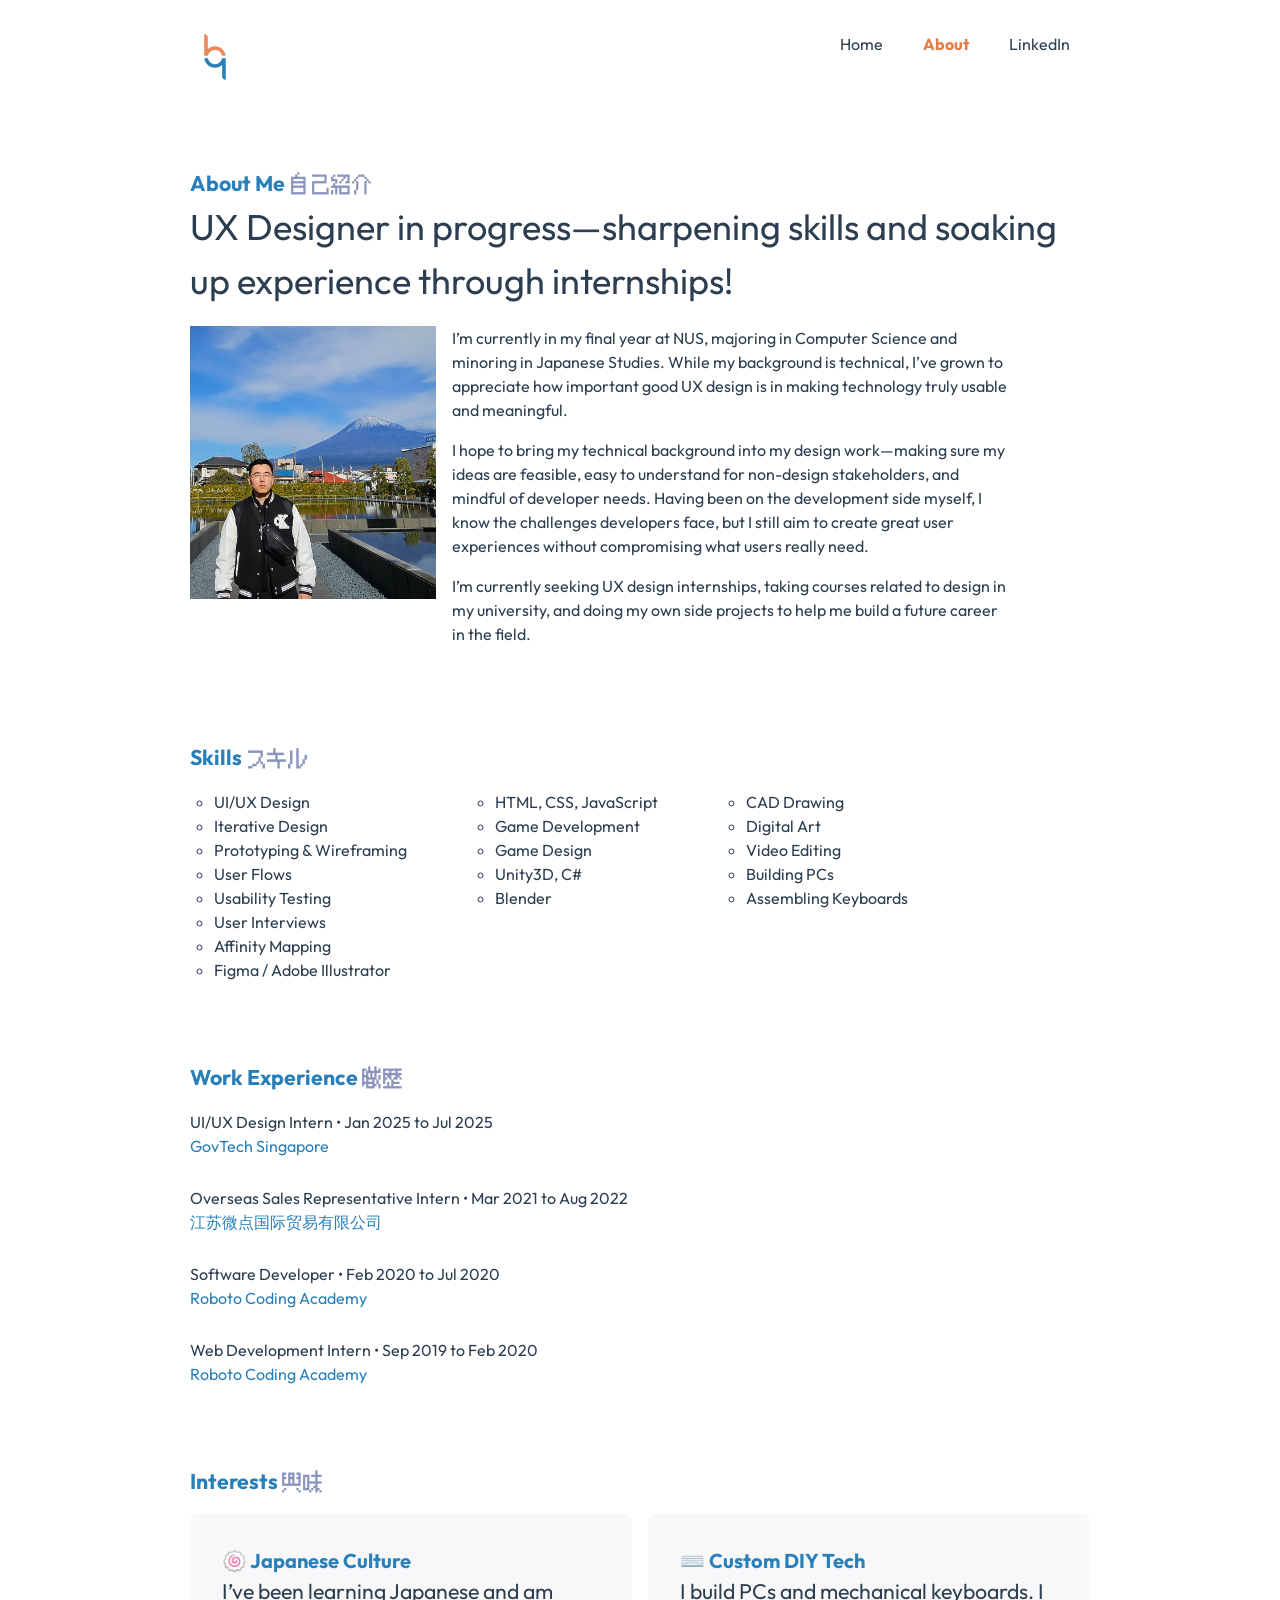
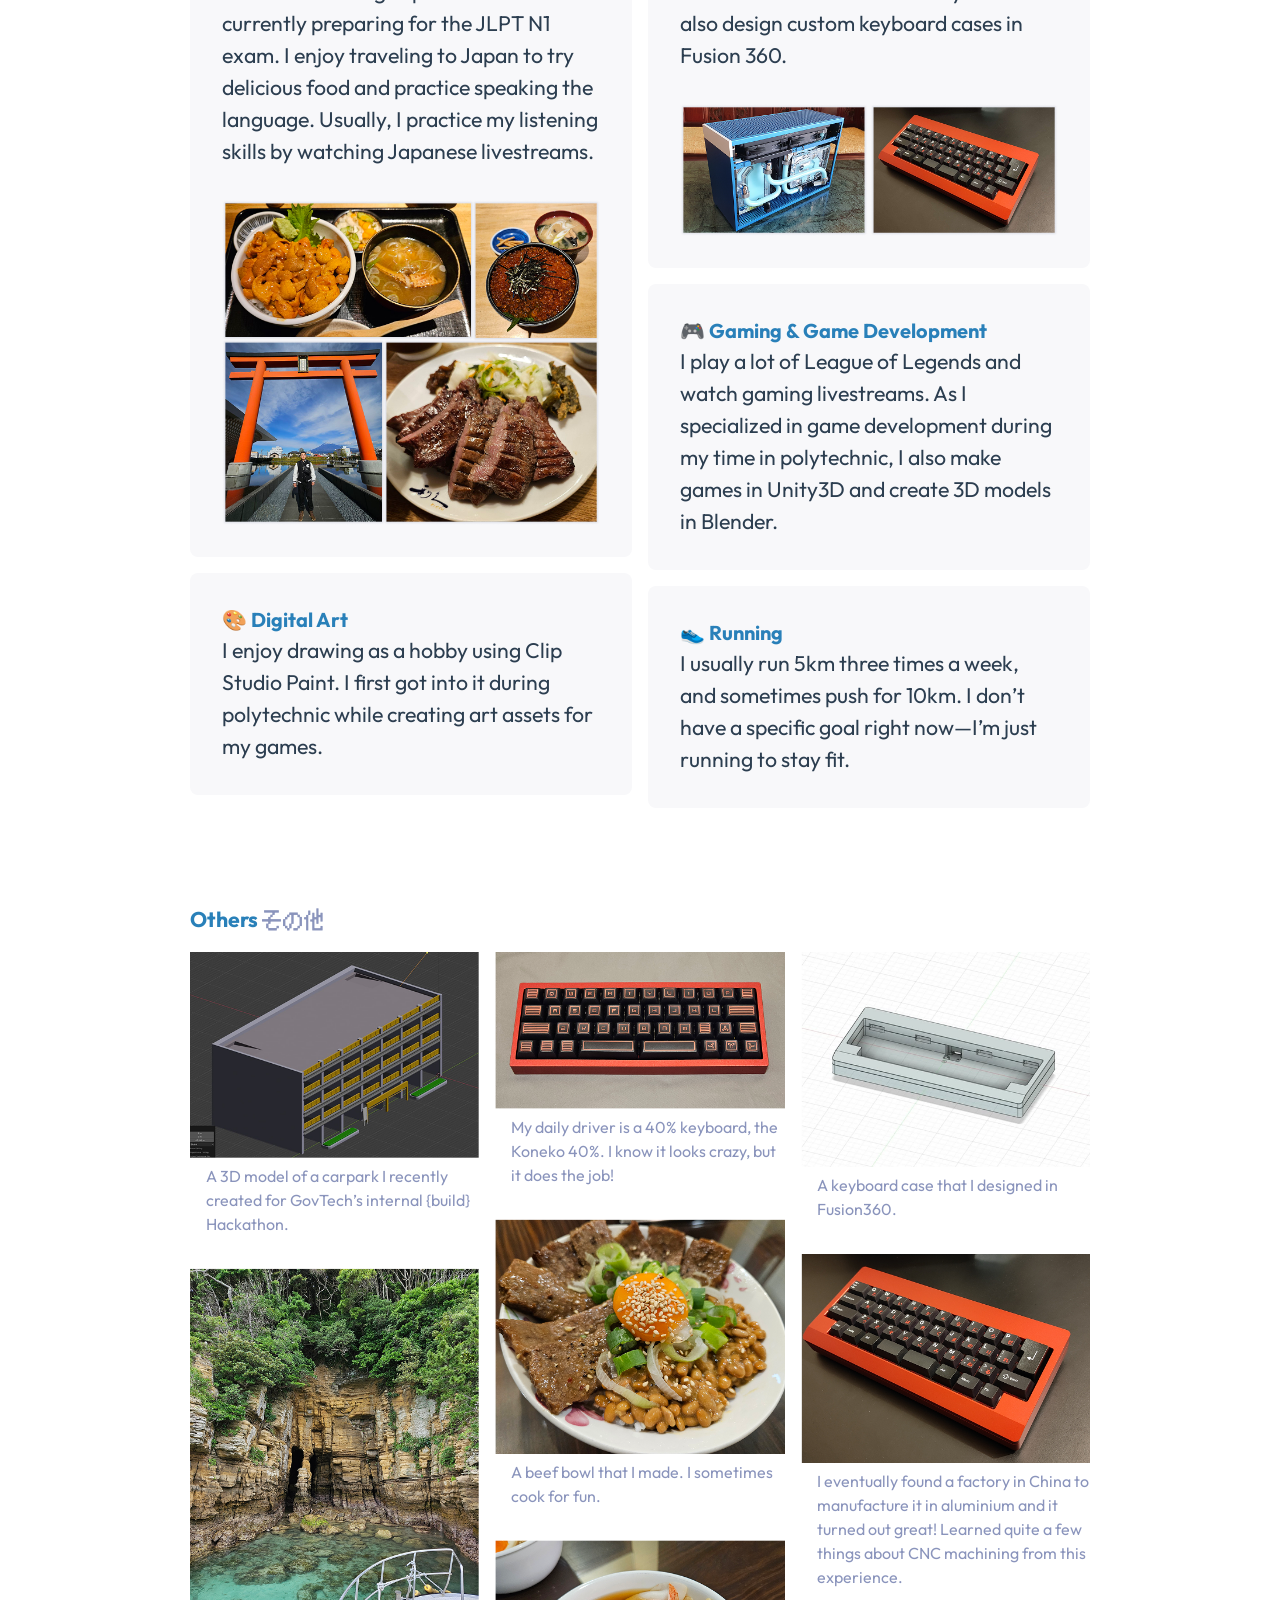
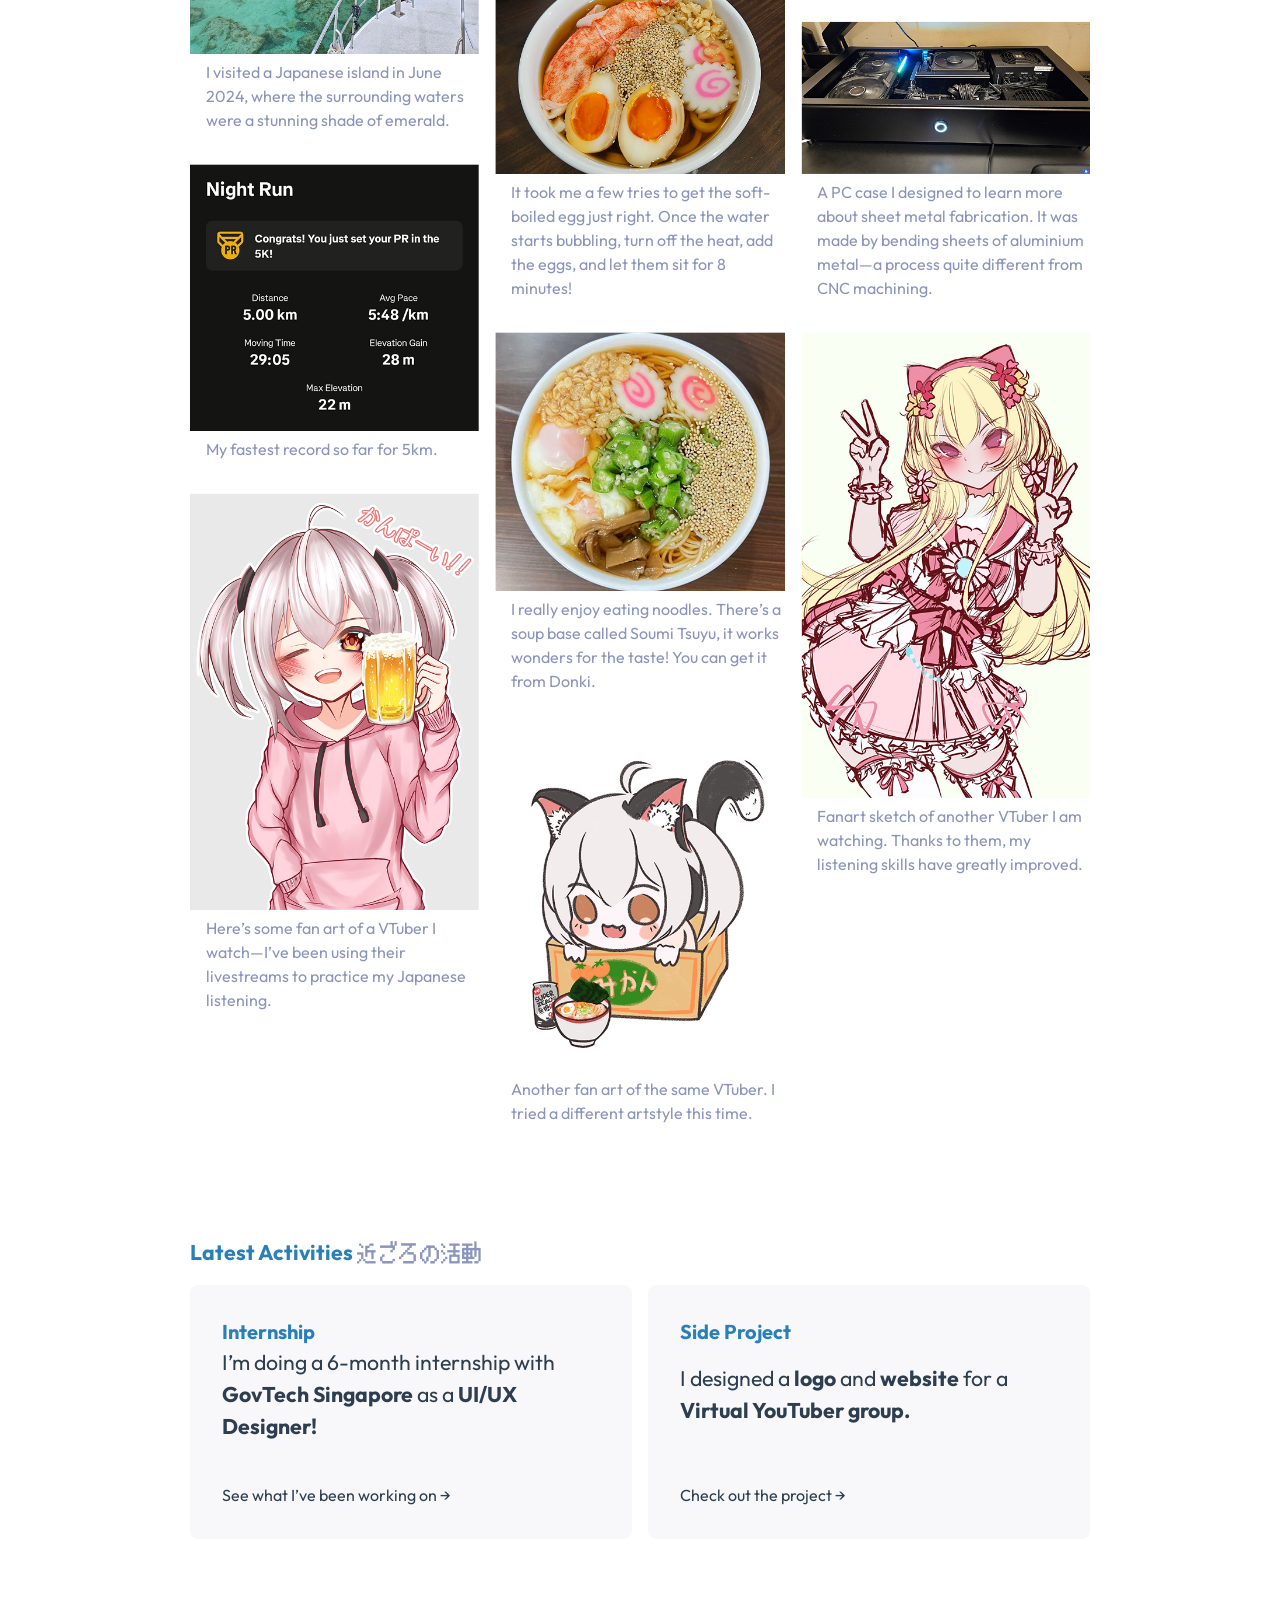
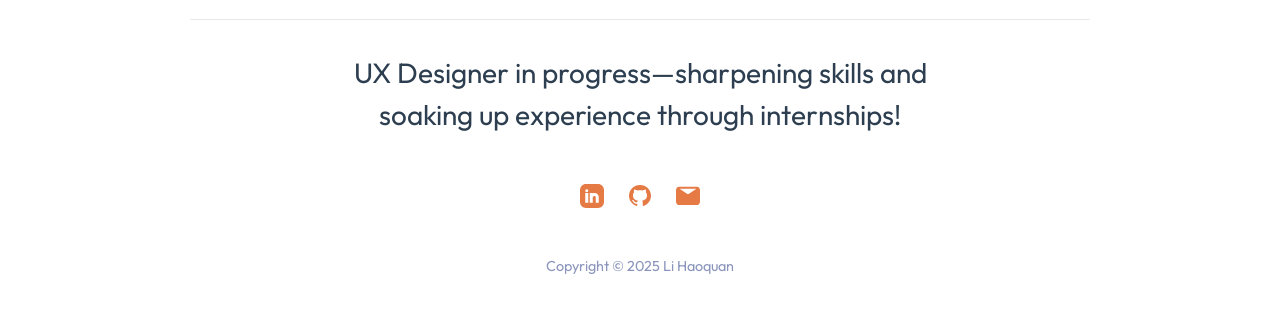
==== commit 79517313: "Responsive CSS update" ====
--- a/about.html
+++ b/about.html
@@ -270,7 +270,7 @@
                                 <p class="description">I’m doing a 6-month internship with <strong>GovTech
                                         Singapore</strong> as a <strong>UI/UX
                                         Designer!</strong></p>
-                                <p class="hyperlink">Check out what I’ve been working on &rarr;</p>
+                                <p class="hyperlink">See what I’ve been working on &rarr;</p>
                             </a>
                         </div>
                         <div class="text-block gray-text-block">
--- a/css/styles.css
+++ b/css/styles.css
@@ -538,7 +538,7 @@
 }
 
 .project-section blockquote p {
-    margin-bottom: 0;
+    margin-bottom: 0.25em;
     color: #2980B9;
 }
 
@@ -618,6 +618,10 @@
         font-size: 16px;
     }
 
+    .project-section blockquote {
+        font-size: 1.2em;
+    }
+
     .wrapper {
         max-width: 1000px;
     }
@@ -649,9 +653,13 @@
     }
 }
 
-@media screen and (max-width: 1050px) {
+@media screen and (max-width: 1075px) {
     main header h1 {
         font-size: 3.25em;
+    }
+
+    .project-section blockquote {
+        font-size: 1.1em;
     }
 
     main header p,
@@ -676,7 +684,7 @@
     }
 }
 
-@media screen and (max-width: 900px) {
+@media screen and (max-width: 920px) {
 
     .hamburger-menu {
         display: block;
@@ -684,6 +692,15 @@
 
     main header h1 {
         font-size: 2.75em;
+    }
+
+    main header p,
+    .gray-text-block .description,
+    .text-block h2,
+    footer h3,
+    .section-title,
+    main header h4.section-title {
+        font-size: 1.4em;
     }
 
     main header {
@@ -780,12 +797,14 @@
     }
 }
 
-@media screen and (max-width: 760px) {
+@media screen and (max-width: 820px) {
     main header h1 {
         font-size: 2.3em;
     }
 
     main header p,
+    .gray-text-block .description,
+    .text-block h2,
     footer h3,
     .section-title,
     main header h4.section-title {
@@ -805,13 +824,17 @@
     }
 }
 
-@media screen and (max-width: 660px) {
+@media screen and (max-width: 680px) {
     main header h1 {
         font-size: 2.1em;
     }
 
     main header p,
-    footer h3 {
+    .gray-text-block .description,
+    .text-block h2,
+    footer h3,
+    .section-title,
+    main header h4.section-title {
         font-size: 1.15em;
     }
 
@@ -843,13 +866,22 @@
     }
 }
 
-@media screen and (max-width: 580px) {
+@media screen and (max-width: 600px) {
 
     main header h1,
     .subpage header h3 {
         font-size: 1.8em;
     }
 
+    main header p,
+    .gray-text-block .description,
+    .text-block h2,
+    footer h3,
+    .section-title,
+    main header h4.section-title {
+        font-size: 1.15em;
+    }
+
     main header p {
         font-size: 1.05em;
     }
@@ -866,6 +898,15 @@
         font-size: 1.75em;
     }
 
+    main header p,
+    .gray-text-block .description,
+    .text-block h2,
+    footer h3,
+    .section-title,
+    main header h4.section-title {
+        font-size: 1em;
+    }
+
     main header p {
         font-size: 1em;
     }
@@ -893,8 +934,19 @@
         font-size: 0.9em;
     }
 
-    .wrapper,
-    .project-wrapper {
-        min-width: 400px;
+    .list-groups {
+        column-count: 1;
+    }
+}
+
+@media screen and (max-width: 400px) {
+
+    main header h1,
+    .subpage header h3 {
+        font-size: 1.3em;
+    }
+
+    main header p {
+        font-size: 0.75em;
     }
 }
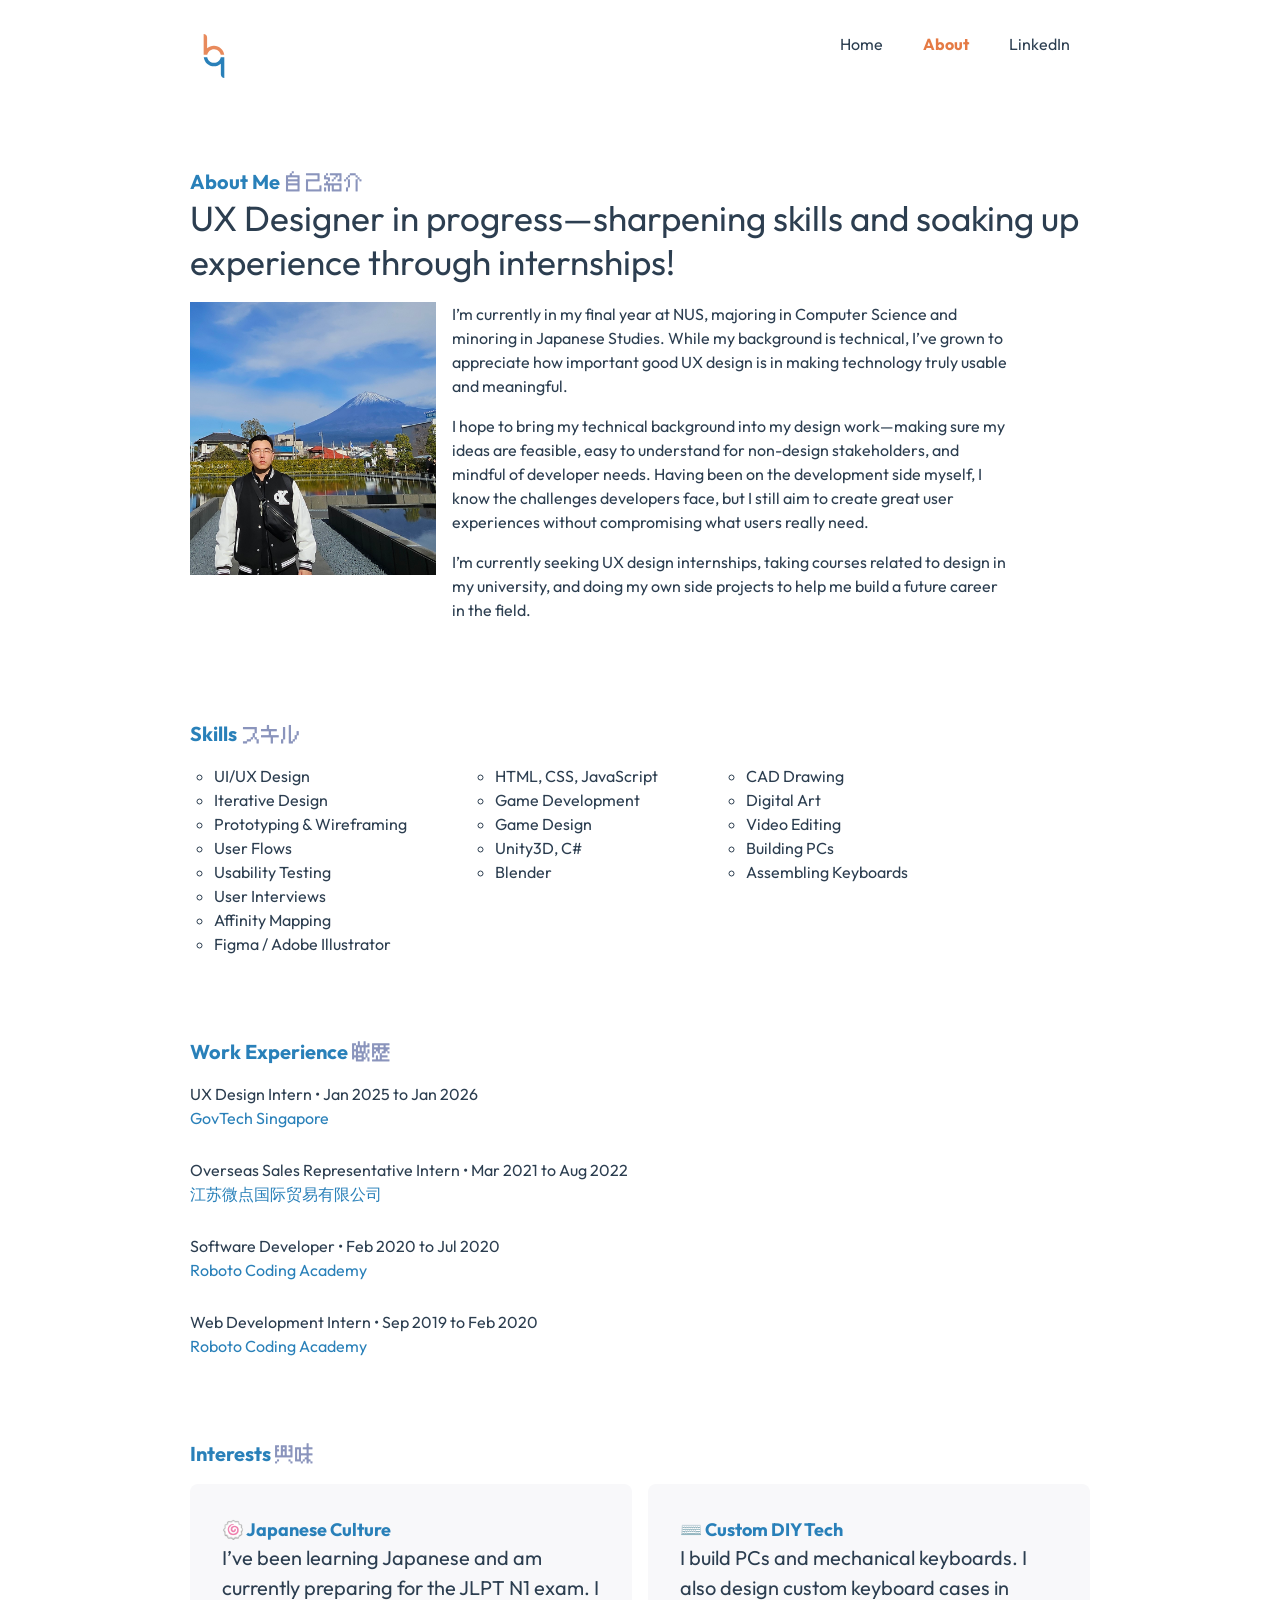
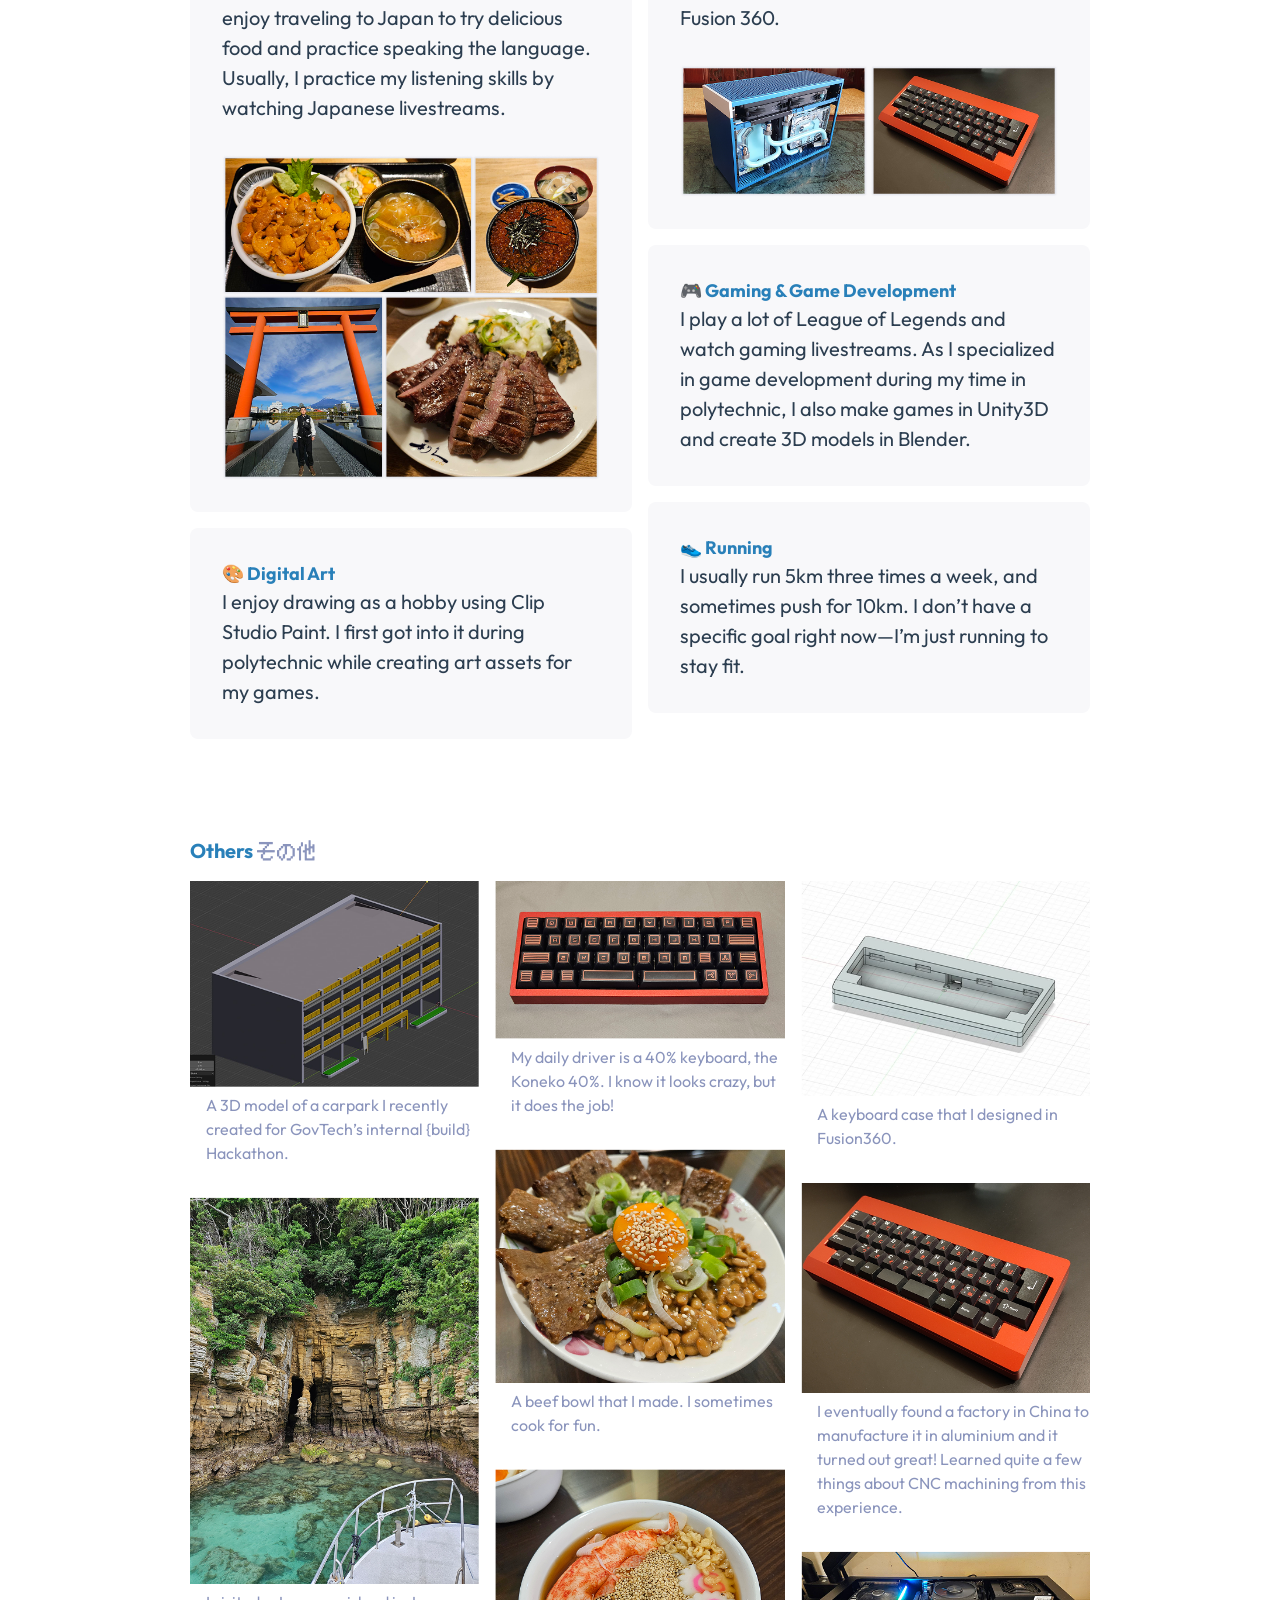
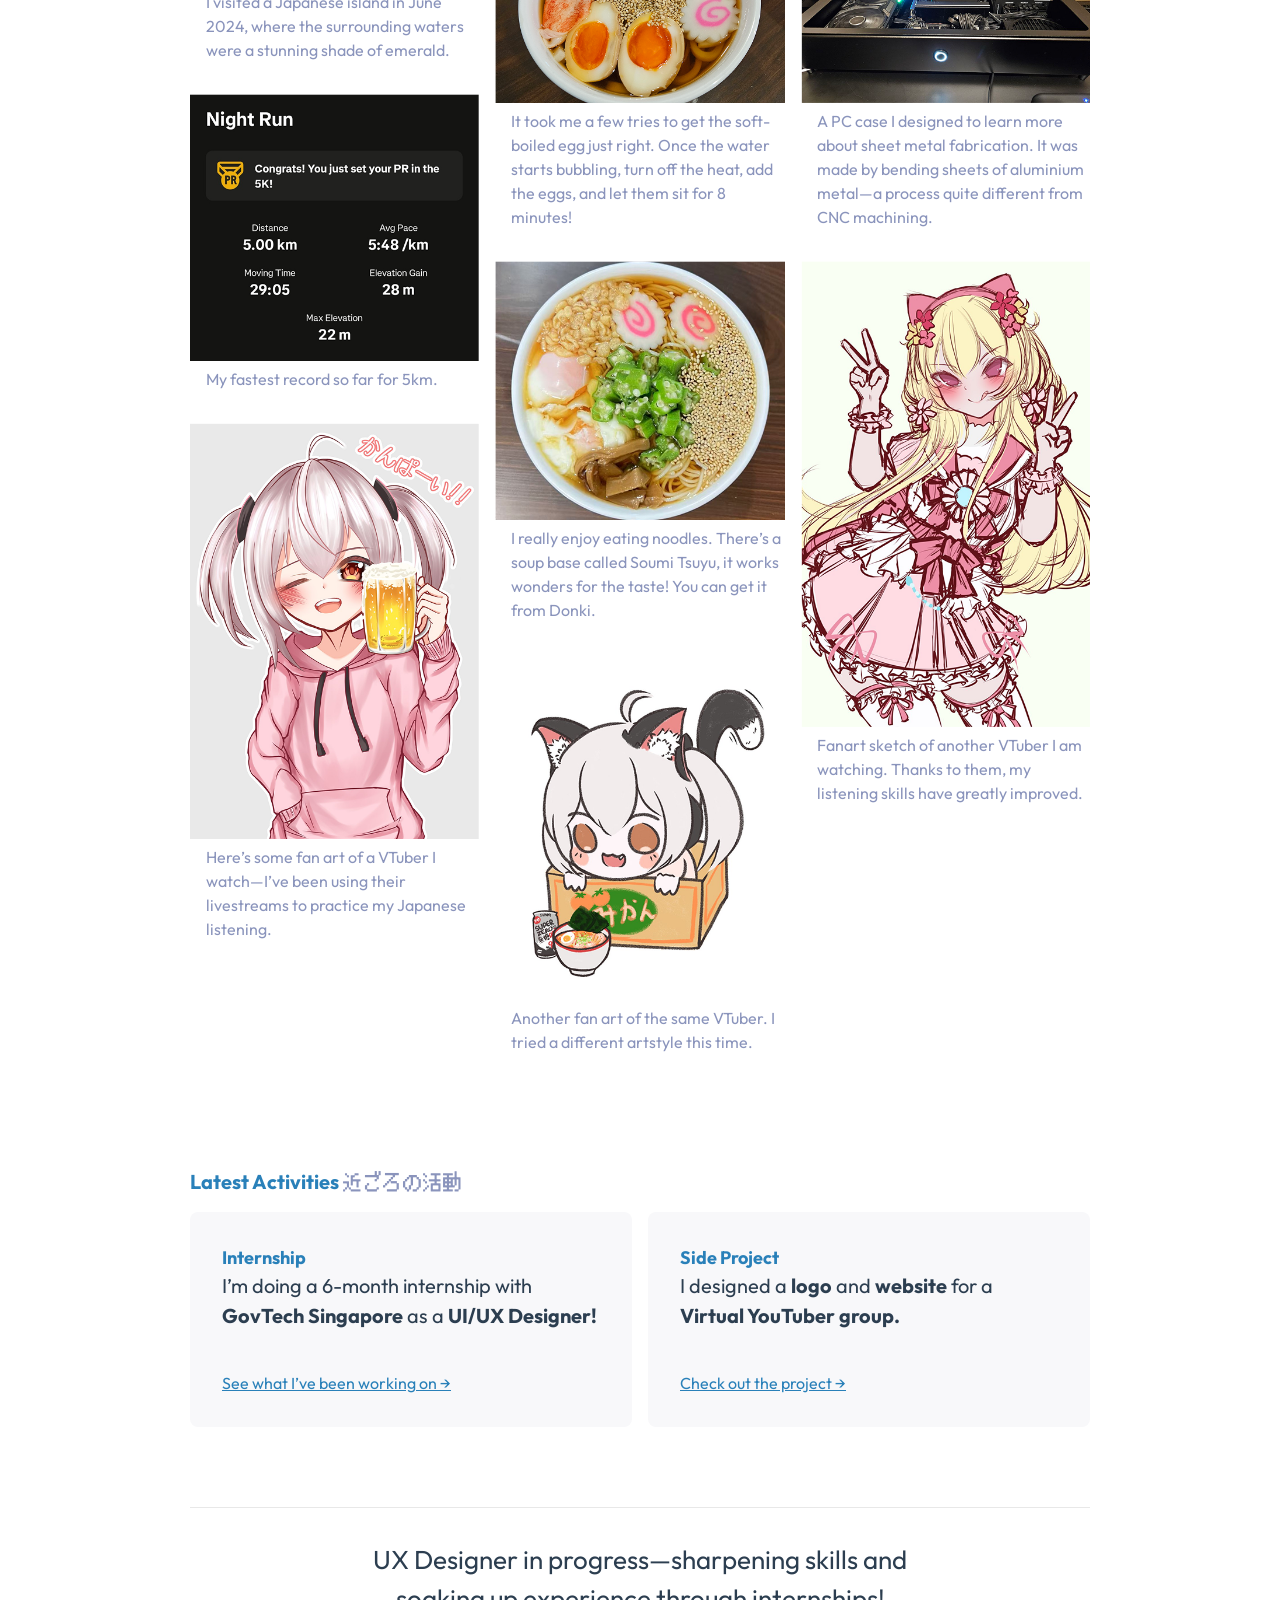
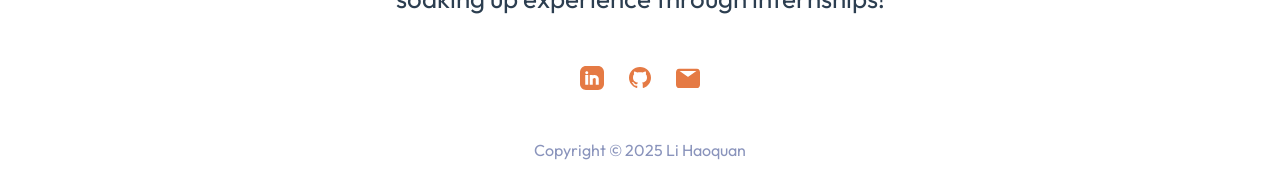
==== commit a8da673e: "Update work history" ====
--- a/about.html
+++ b/about.html
@@ -89,7 +89,7 @@
                 <h2 class="section-title">Work Experience <span class="gray-text">職歴</span></h2>
                 <div class="employment-history">
                     <div class="employment-detail">
-                        <h4>UI/UX Design Intern &bull; Jan 2025 to Jul 2025</h4>
+                        <h4>UX Design Intern &bull; Jan 2025 to Jan 2026</h4>
                         <h3 class="blue-text">GovTech Singapore</h3>
                     </div>
                     <div class="employment-detail">
--- a/css/styles.css
+++ b/css/styles.css
@@ -1,952 +1 @@
-/* http://meyerweb.com/eric/tools/css/reset/ 
-   v2.0 | 20110126
-   License: none (public domain)
-*/
-
-html,
-body,
-div,
-span,
-applet,
-object,
-iframe,
-h1,
-h2,
-h3,
-h4,
-h5,
-h6,
-p,
-blockquote,
-pre,
-a,
-abbr,
-acronym,
-address,
-big,
-cite,
-code,
-del,
-dfn,
-em,
-img,
-ins,
-kbd,
-q,
-s,
-samp,
-small,
-strike,
-strong,
-sub,
-sup,
-tt,
-var,
-b,
-u,
-i,
-center,
-dl,
-dt,
-dd,
-ol,
-ul,
-li,
-fieldset,
-form,
-label,
-legend,
-table,
-caption,
-tbody,
-tfoot,
-thead,
-tr,
-th,
-td,
-article,
-aside,
-canvas,
-details,
-embed,
-figure,
-figcaption,
-footer,
-header,
-hgroup,
-menu,
-nav,
-output,
-ruby,
-section,
-summary,
-time,
-mark,
-audio,
-video {
-    margin: 0;
-    padding: 0;
-    border: 0;
-    font-size: 100%;
-    font: inherit;
-    vertical-align: baseline;
-}
-
-/* HTML5 display-role reset for older browsers */
-article,
-aside,
-details,
-figcaption,
-figure,
-footer,
-header,
-hgroup,
-menu,
-nav,
-section {
-    display: block;
-}
-
-body {
-    line-height: 1;
-}
-
-ol,
-ul {
-    list-style: none;
-}
-
-blockquote,
-q {
-    quotes: none;
-}
-
-blockquote:before,
-blockquote:after,
-q:before,
-q:after {
-    content: '';
-    content: none;
-}
-
-table {
-    border-collapse: collapse;
-    border-spacing: 0;
-}
-
-* {
-    box-sizing: border-box;
-}
-
-body {
-    line-height: 1.5;
-    font-family: "Outfit", sans-serif;
-    color: #2C3E50;
-    font-size: 18px;
-}
-
-.wrapper {
-    max-width: 1160px;
-    margin: 0 auto;
-}
-
-strong {
-    font-weight: bold;
-}
-
-.blue-text {
-    color: #2980B9;
-}
-
-.gray-text {
-    color: #8A94BC;
-}
-
-.section-title {
-    color: #2980B9;
-    font-size: 1.333em;
-    margin-bottom: 0.75em;
-}
-
-header .section-title {
-    margin-bottom: 0;
-}
-
-.orange-text {
-    color: #E57A44;
-}
-
-a,
-a:active,
-a:link,
-a:visited {
-    text-decoration: none;
-    color: #2C3E50;
-}
-
-a.active {
-    color: #E57A44;
-    font-weight: bold;
-}
-
-nav ul,
-nav {
-    display: flex;
-}
-
-nav {
-    justify-content: space-between;
-    padding: 2em 0;
-}
-
-nav ul a {
-    margin: 1em;
-    padding: .25em;
-}
-
-nav ul a:hover {
-    text-decoration: underline;
-}
-
-footer {
-    text-align: center;
-    border-top: 1px solid #E8E8E8;
-    padding: 2em 0;
-}
-
-footer h3 {
-    font-size: 1.750em;
-}
-
-footer p {
-    font-size: 0.9em;
-    color: #8A94BC;
-}
-
-main header {
-    position: relative;
-    padding: 3em 0 0 0;
-}
-
-main header img {
-    position: absolute;
-    bottom: 0;
-    left: -0.25em;
-    width: 0.75em;
-}
-
-main header h4.section-title {
-    font-size: 1.5em;
-    margin-bottom: 0;
-}
-
-main header .icon-container {
-    position: relative;
-}
-
-main header h1 {
-    font-size: 3.833em;
-    line-height: 1.25;
-}
-
-main header p {
-    font-size: 1.750em;
-    margin-top: 2em;
-}
-
-.linebreak {
-    display: block;
-}
-
-section {
-    margin-top: 5em;
-    margin-bottom: 5em;
-}
-
-@font-face {
-    font-family: 'BestTenCRT';
-    src: url('../fonts/BestTen-CRT.otf') format('opentype');
-    font-weight: normal;
-    font-style: normal;
-}
-
-@font-face {
-    font-family: 'MS PGothic';
-    src: url('../fonts/MS\ PGothic.ttf') format('truetype');
-    font-weight: normal;
-    font-style: normal;
-}
-
-.section-title .gray-text {
-    font-family: 'BestTenCRT', sans-serif;
-}
-
-.section-title {
-    font-weight: bold;
-}
-
-.text-block:hover .hyperlink,
-.text-block:hover .image-section {
-    bottom: 0.3em;
-    transition: all 0.05s ease-in;
-}
-
-.text-block:hover .hyperlink,
-a.hyperlink:hover {
-    color: #149df8;
-}
-
-.text-block img {
-    width: 100%;
-    margin-top: 2em;
-}
-
-a.hyperlink {
-    color: #2980B9;
-    text-decoration: underline;
-}
-
-.text-block .hyperlink {
-    display: inline-block;
-}
-
-.text-block .hyperlink,
-.text-block .image-section {
-    transition: all 0.05s ease-out;
-    position: relative;
-    bottom: 0;
-}
-
-.text-block .hyperlink {
-    margin-top: 2.5em;
-}
-
-.text-block-container {
-    display: flex;
-    flex-wrap: wrap;
-    gap: 1em;
-}
-
-.text-block-container .single-block {
-    flex: 1;
-}
-
-.text-block {
-    border-radius: 0.5em;
-    flex: 0 0 calc(50% - 0.5em);
-}
-
-.text-block a,
-.text-block .inner-content {
-    display: block;
-    padding: 2em;
-    display: flex;
-    flex-direction: column;
-    justify-content: space-between;
-    height: 100%;
-}
-
-.text-block h3 {
-    font-weight: bold;
-    font-size: 1.250em;
-    color: #2980B9;
-}
-
-.gray-text-block {
-    background-color: #F8F8FA;
-}
-
-.blue-text-block {
-    background-color: #EBF7FF;
-}
-
-.blue-text-block .description {
-    margin-top: 0.5em;
-}
-
-.text-block h2 {
-    font-size: 1.750em;
-}
-
-.gray-text-block .description {
-    font-size: 1.333em;
-}
-
-.text-block h2 {
-    font-weight: bold;
-}
-
-.social-links {
-    display: flex;
-    justify-content: center;
-    gap: 1.5em;
-    align-items: center;
-    margin: 3em 0;
-}
-
-.social-links a {
-    width: 1.5em;
-    height: 1.5em;
-    position: relative;
-}
-
-.social-links a img {
-    width: 100%;
-    position: absolute;
-    top: 50%;
-    left: 0;
-    transform: translateY(-50%);
-}
-
-.hamburger-menu {
-    position: fixed;
-    z-index: 999;
-    right: 0;
-    top: 0;
-    padding: 1.5em 1em;
-    cursor: pointer;
-    display: none;
-}
-
-.interests {
-    column-count: 2;
-    column-gap: 1em;
-}
-
-.gallery {
-    column-count: 3;
-    column-gap: 1em;
-}
-
-.interests .text-block,
-.gallery-item {
-    display: inline-block;
-    width: 100%;
-    margin-bottom: 1em;
-    break-inside: avoid;
-}
-
-.gallery-item img {
-    width: 100%;
-}
-
-.list-groups {
-    display: flex;
-}
-
-.list-groups ul {
-    list-style: circle;
-    margin-right: 4em;
-    margin-left: 1.5em;
-}
-
-.about-intro .intro-content {
-    display: flex;
-    align-items: flex-start;
-    padding-right: 5em;
-    gap: 1em;
-}
-
-.about-intro .intro-content img {
-    width: 30%;
-}
-
-.about-intro p {
-    margin-bottom: 1em;
-}
-
-.employment-history .employment-detail {
-    margin-bottom: 1.75em;
-}
-
-.subpage header h3 {
-    font-size: 2.25em;
-    margin-bottom: 0.5em;
-}
-
-.subpage section {
-    margin-top: 0;
-}
-
-.danmaku-open #danmaku-container {
-    visibility: visible;
-}
-
-.danmaku-toggle {
-    cursor: pointer;
-}
-
-#danmaku-container {
-    visibility: hidden;
-    position: absolute;
-    z-index: -1;
-    top: 0;
-    left: 0;
-    width: 100%;
-    height: 100%;
-    overflow: hidden;
-}
-
-.danmaku {
-    font-family: "MS PGothic", sans-serif;
-    position: absolute;
-    white-space: nowrap;
-    font-size: 1.2rem;
-    font-weight: bold;
-    color: white;
-    pointer-events: none;
-    right: -10em;
-    animation: fly-left linear forwards;
-}
-
-.project-intro .intro-content img {
-    width: 100%;
-}
-
-.project-intro .intro-content .wrapper {
-    display: flex;
-}
-
-.project-intro .intro-content {
-    background-color: #EBF7FF;
-    padding: 2em 0 0 0;
-}
-
-.sideproject .project-intro .intro-content {
-    background-color: #F8F8FA;
-}
-
-body.subpage section.project-section .project-wrapper {
-    max-width: 960px;
-}
-
-.project-section h3 {
-    font-size: 1.5em;
-}
-
-.project-section p,
-.project-section h3 {
-    margin-bottom: 1em;
-}
-
-.project-section blockquote {
-    margin-bottom: 1em;
-    font-size: 1.333em;
-    border-left: 0.333em solid #2980B9;
-    padding: 1em;
-    font-weight: bold;
-}
-
-.project-section blockquote p {
-    margin-bottom: 0.25em;
-    color: #2980B9;
-}
-
-figure img {
-    width: 100%;
-}
-
-figure figcaption {
-    color: #8A94BC;
-    padding-left: 1em;
-    margin-bottom: 1em;
-}
-
-.project-section ol {
-    list-style-type: decimal;
-    margin-left: 2em;
-    margin-bottom: 1em;
-}
-
-a.cta-block {
-    padding: 0.5em 2em;
-    display: block;
-    text-align: center;
-    border: 1px solid #2980B9;
-    color: #2980B9;
-    border-radius: 4em;
-    flex: 1;
-    transition: all 0.05s ease-in;
-    background-color: #ffffff;
-}
-
-a.cta-block:hover {
-    background-color: #2980B9;
-    color: #ffffff;
-    transition: all 0.05s ease-in;
-}
-
-.cta-pair {
-    margin-top: 2em;
-    display: flex;
-    gap: 1em;
-}
-
-.project .sticky-nav-tools {
-    z-index: 999;
-    position: fixed;
-    bottom: 0;
-    right: 0;
-    padding: 5em;
-    display: flex;
-    flex-direction: column;
-    gap: 1em;
-}
-
-.youtube-embed {
-    width: 100%;
-    height: 30em;
-    margin: 1em 0;
-}
-
-.wip {
-    cursor: not-allowed;
-}
-
-@keyframes fly-left {
-    from {
-        transform: translate3d(0, 0, 0);
-    }
-
-    to {
-        transform: translate3d(-200vw, 0, 0);
-    }
-}
-
-@media screen and (max-width: 1920px) {
-    body {
-        font-size: 16px;
-    }
-
-    .project-section blockquote {
-        font-size: 1.2em;
-    }
-
-    .wrapper {
-        max-width: 1000px;
-    }
-
-    body.subpage section.project-section .project-wrapper {
-        max-width: 820px;
-    }
-
-    .project .sticky-nav-tools {
-        padding: 3em;
-    }
-}
-
-@media screen and (max-width: 1500px) {
-    main header h1 {
-        font-size: 3.5em;
-    }
-
-    .wrapper {
-        max-width: 900px;
-    }
-
-    body.subpage section.project-section .project-wrapper {
-        max-width: 720px;
-    }
-
-    .project .sticky-nav-tools {
-        padding: 2.5em;
-    }
-}
-
-@media screen and (max-width: 1075px) {
-    main header h1 {
-        font-size: 3.25em;
-    }
-
-    .project-section blockquote {
-        font-size: 1.1em;
-    }
-
-    main header p,
-    .gray-text-block .description,
-    .text-block h2,
-    footer h3 {
-        font-size: 1.5em;
-    }
-
-    .wrapper {
-        max-width: 900px;
-        padding: 0 2em;
-    }
-
-    .about-intro .intro-content {
-        padding-right: 0;
-    }
-
-
-    .project .sticky-nav-tools {
-        padding: 2em;
-    }
-}
-
-@media screen and (max-width: 920px) {
-
-    .hamburger-menu {
-        display: block;
-    }
-
-    main header h1 {
-        font-size: 2.75em;
-    }
-
-    main header p,
-    .gray-text-block .description,
-    .text-block h2,
-    footer h3,
-    .section-title,
-    main header h4.section-title {
-        font-size: 1.4em;
-    }
-
-    main header {
-        padding: 1.5em 0 0 0;
-    }
-
-    .wrapper {
-        max-width: 800px;
-    }
-
-    nav .navigation-container ul {
-        opacity: 0;
-        visibility: hidden;
-        transition: opacity 0.3s ease;
-        position: fixed;
-        top: 0;
-        left: 0;
-        width: 100%;
-        height: 100%;
-        padding-top: 5em;
-        background-color: #ffffff;
-        flex-direction: column;
-        text-align: center;
-        z-index: 999;
-        justify-content: start;
-        flex-direction: column;
-        width: 100%;
-    }
-
-    nav {
-        padding: 1em 0;
-    }
-
-    .list-groups {
-        display: block;
-        column-count: 2;
-        column-gap: 1em;
-    }
-
-    .menu-close-cta {
-        display: none;
-    }
-
-    .menu-open .navigation-container {
-        display: flex;
-    }
-
-    .menu-open .menu-open-cta {
-        display: none;
-    }
-
-    .menu-open .menu-close-cta {
-        display: block;
-    }
-
-    .menu-open nav .navigation-container ul {
-        opacity: 1;
-        visibility: visible;
-    }
-
-    nav .navigation-container ul a {
-        width: 100%;
-        padding: 1em 0;
-        margin: 0;
-        display: inline-block;
-        font-size: 1.5em;
-    }
-
-    nav .navigation-container ul a.active {
-        background-color: #F8F8FA;
-    }
-
-    .gallery {
-        column-count: 2;
-        column-gap: 1em;
-    }
-
-    .project .sticky-nav-tools {
-        padding: 0;
-        flex-direction: row;
-        width: 100%;
-        gap: 0;
-    }
-
-    .project .sticky-nav-tools a.cta-block {
-        border-radius: 0;
-        border: 0;
-        border-top: 1px solid #2980B9;
-        padding: 1em;
-    }
-
-    .project .sticky-nav-tools a.cta-block:nth-of-type(1) {
-        border-right: 1px solid #2980B9;
-    }
-}
-
-@media screen and (max-width: 820px) {
-    main header h1 {
-        font-size: 2.3em;
-    }
-
-    main header p,
-    .gray-text-block .description,
-    .text-block h2,
-    footer h3,
-    .section-title,
-    main header h4.section-title {
-        font-size: 1.3em;
-    }
-
-    main header h4.section-title {
-        margin-bottom: 0.5em;
-    }
-
-    .list-groups ul {
-        margin-right: 2em;
-    }
-
-    .about-intro .intro-content img {
-        width: 40%;
-    }
-}
-
-@media screen and (max-width: 680px) {
-    main header h1 {
-        font-size: 2.1em;
-    }
-
-    main header p,
-    .gray-text-block .description,
-    .text-block h2,
-    footer h3,
-    .section-title,
-    main header h4.section-title {
-        font-size: 1.15em;
-    }
-
-    .text-block {
-        flex: 0 0 100%;
-    }
-
-    .wrapper {
-        padding: 0 1em;
-    }
-
-    .gallery,
-    .interests {
-        column-count: 1;
-        gap: 0;
-    }
-
-    .gallery-item {
-        margin-bottom: 2em;
-    }
-
-    .about-intro .intro-content {
-        flex-direction: column;
-    }
-
-    .about-intro .intro-content img {
-        width: 100%;
-        margin: 0 auto;
-    }
-}
-
-@media screen and (max-width: 600px) {
-
-    main header h1,
-    .subpage header h3 {
-        font-size: 1.8em;
-    }
-
-    main header p,
-    .gray-text-block .description,
-    .text-block h2,
-    footer h3,
-    .section-title,
-    main header h4.section-title {
-        font-size: 1.15em;
-    }
-
-    main header p {
-        font-size: 1.05em;
-    }
-
-    .list-groups ul {
-        margin-right: 1em;
-    }
-}
-
-@media screen and (max-width: 525px) {
-
-    main header h1,
-    .subpage header h3 {
-        font-size: 1.75em;
-    }
-
-    main header p,
-    .gray-text-block .description,
-    .text-block h2,
-    footer h3,
-    .section-title,
-    main header h4.section-title {
-        font-size: 1em;
-    }
-
-    main header p {
-        font-size: 1em;
-    }
-}
-
-@media screen and (max-width: 500px) {
-    body {
-        font-size: 15px;
-    }
-
-    main header h1,
-    .subpage header h3 {
-        font-size: 1.6em;
-    }
-}
-
-@media screen and (max-width: 450px) {
-
-    main header h1,
-    .subpage header h3 {
-        font-size: 1.5em;
-    }
-
-    main header p {
-        font-size: 0.9em;
-    }
-
-    .list-groups {
-        column-count: 1;
-    }
-}
-
-@media screen and (max-width: 400px) {
-
-    main header h1,
-    .subpage header h3 {
-        font-size: 1.3em;
-    }
-
-    main header p {
-        font-size: 0.75em;
-    }
-}+.social-links a,main header,main header .icon-container{position:relative}.hamburger-menu,.sticky-table .table-of-contents .sticky{top:0;position:fixed}a,abbr,acronym,address,applet,article,aside,audio,b,big,blockquote,body,canvas,caption,center,cite,code,dd,del,details,dfn,div,dl,dt,em,embed,fieldset,figcaption,figure,footer,form,h1,h2,h3,h4,h5,h6,header,hgroup,html,i,iframe,img,ins,kbd,label,legend,li,mark,menu,nav,object,ol,output,p,pre,q,ruby,s,samp,section,small,span,strike,strong,sub,summary,sup,table,tbody,td,tfoot,th,thead,time,tr,tt,u,ul,var,video{margin:0;padding:0;border:0;font-size:100%;font:inherit;vertical-align:baseline}footer,nav{padding:2em 0}.danmaku,.project-section h3,.section-title,.text-block h2,.text-block h3,a.active,strong{font-weight:700}.linebreak,article,aside,details,figcaption,figure,footer,header,hgroup,menu,nav,section{display:block}ol,ul{list-style:none}blockquote,q{quotes:none}blockquote:after,blockquote:before,q:after,q:before{content:'';content:none}table{border-collapse:collapse;border-spacing:0}*{box-sizing:border-box}html{font-size:62.5%}body{line-height:1.5;font-family:Outfit,sans-serif;color:#2c3e50;font-size:1.8rem}main header h1{font-size:6.9rem;line-height:1.25}.subpage header h3{font-size:4.05rem;line-height:1.25;margin-bottom:.5em}.text-block h2,footer h3,main header p{font-size:3.15rem}.project-section h3,main header h4.section-title{font-size:2.7rem}.gray-text-block .description,.project-section blockquote,.section-title{font-size:2.4rem}.wrapper{max-width:1160px;margin:0 auto}.blue-text{color:#2980b9}.gray-text,footer p{color:#8a94bc}.section-title{color:#2980b9;margin-bottom:.75em}header .section-title,main header h4.section-title{margin-bottom:0}.orange-text{color:#e57a44}a,a:active,a:link,a:visited{text-decoration:none;color:#2c3e50}a.hyperlink,nav ul a:hover,p.hyperlink{text-decoration:underline}a.active{color:#e57a44}.list-groups,.project-intro .intro-content .wrapper,nav,nav ul{display:flex}nav{justify-content:space-between}nav a:first-of-type img{width:3em}nav ul a{margin:1em;padding:.25em}footer{text-align:center;border-top:1px solid #e8e8e8}main header{padding:3em 0 0}main header img{position:absolute;bottom:0;left:-.25em;width:.75em}main header p{margin-top:2em}section{margin-top:5em;margin-bottom:5em}@font-face{font-family:BestTenCRT;src:url('../fonts/BestTen-CRT.otf') format('opentype');font-weight:400;font-style:normal}@font-face{font-family:'MS PGothic';src:url('../fonts/MS\ PGothic.ttf') format('truetype');font-weight:400;font-style:normal}.section-title .gray-text{font-family:BestTenCRT,sans-serif}.text-block:hover .hyperlink,.text-block:hover .image-section{bottom:.3em;transition:50ms ease-in}.text-block:hover .hyperlink,a.hyperlink:hover{color:#149df8}.text-block img{width:100%;margin-top:2em}a.hyperlink,p.hyperlink{color:#2980b9}.text-block .hyperlink{display:inline-block;margin-top:2.5em}.text-block .hyperlink,.text-block .image-section{transition:50ms ease-out;position:relative;bottom:0}.text-block-container{display:flex;flex-wrap:wrap;gap:1em}.text-block-container .single-block{flex:1}.text-block{border-radius:.5em;flex:0 0 calc(50% - 0.5em)}.text-block .inner-content,.text-block a{display:block;padding:2em;display:flex;flex-direction:column;justify-content:space-between;height:100%}.text-block h3{font-size:2.25rem;color:#2980b9}.gray-text-block,.sideproject .project-intro .intro-content,div.wip-block{background-color:#f8f8fa}.blue-text-block{background-color:#ebf7ff}.blue-text-block .description{margin-top:.5em}.social-links{display:flex;justify-content:center;gap:1.5em;align-items:center;margin:3em 0}.social-links a{width:1.5em;height:1.5em}.social-links a img{width:100%;position:absolute;top:50%;left:0;transform:translateY(-50%)}.hamburger-menu{z-index:999;right:0;padding:1.5em 1em;cursor:pointer;display:none}.interests{column-count:2;column-gap:1em}.gallery{column-count:3;column-gap:1em}.gallery-item,.interests .text-block{display:inline-block;width:100%;margin-bottom:1em;break-inside:avoid}.gallery-item img,.project-intro .intro-content img,figure img{width:100%}.list-groups ul{list-style:circle;margin-right:4em;margin-left:1.5em}.about-intro .intro-content{display:flex;align-items:flex-start;padding-right:5em;gap:1em}.about-intro .intro-content img{width:30%}.about-intro p,.project-section h3,.project-section p{margin-bottom:1em}.employment-history .employment-detail{margin-bottom:1.75em}.subpage section{margin-top:0}.danmaku-open #danmaku-container{visibility:visible}.danmaku-toggle{cursor:pointer}#danmaku-container{visibility:hidden;position:absolute;z-index:-1;top:0;left:0;width:100%;height:100%;overflow:hidden}.danmaku{font-family:"MS PGothic",sans-serif;position:absolute;white-space:nowrap;font-size:2.16rem;color:#fff;pointer-events:none;right:-10em;animation:linear forwards fly-left}.project-intro .intro-content{background-color:#ebf7ff;padding:2em 0 0}body.subpage section.project-section .project-wrapper,div.project-wrapper{max-width:960px}.project-body{display:flex;justify-content:center}.table-of-contents{width:13.5%}.sticky-table .table-of-contents .section-title{margin-top:1em}.table-of-contents ul{margin:1em 0;padding:.5em 1em;border-left:.333em solid #f8f8fa}.table-of-contents li{margin-bottom:.75em}.table-of-contents a{padding:.5em}.project-section blockquote{margin-bottom:1em;border-left:.333em solid #2980b9;padding:1em;font-weight:700}.project-section blockquote p{margin-bottom:.25em;color:#2980b9}figure figcaption{color:#8a94bc;padding-left:1em;margin-bottom:1em}.project-section ol{list-style-type:decimal;margin-left:2em;margin-bottom:1em}a.cta-block{padding:.5em 2em;display:block;text-align:center;border:1px solid #2980b9;color:#2980b9;border-radius:4em;flex:1;transition:50ms ease-in;background-color:#fff}a.cta-block:hover{background-color:#2980b9;color:#fff;transition:50ms ease-in}.cta-pair{margin-top:2em;display:flex;gap:1em}.project .sticky-nav-tools{z-index:999;position:fixed;bottom:0;right:0;padding:5em;display:flex;flex-direction:column;gap:1em}.youtube-embed{width:100%;height:30em;margin:1em 0}.wip{cursor:not-allowed}@keyframes fly-left{from{transform:translate3d(0,0,0)}to{transform:translate3d(-200vw,0,0)}}@media screen and (max-width:1920px){main header h1{font-size:6rem}.subpage header h3{font-size:3.8rem}.text-block h2,footer h3,main header p{font-size:2.8rem}.project-section h3,main header h4.section-title{font-size:2.4rem}.gray-text-block .description,.project-section blockquote,.section-title{font-size:2.2rem}.text-block h3{font-size:2rem}body{font-size:1.6rem}.wrapper{max-width:1000px}body.subpage section.project-section .project-wrapper,div.project-wrapper{max-width:820px}.project .sticky-nav-tools{padding:3em}}@media screen and (max-width:1800px){.table-of-contents{width:16%}}@media screen and (max-width:1500px){.table-of-contents{width:18%}main header h1{font-size:5.6rem}.subpage header h3{font-size:3.5rem}.text-block h2,footer h3,main header p{font-size:2.6rem}.project-section h3,main header h4.section-title{font-size:2.2rem}.gray-text-block .description,.project-section blockquote,.section-title{font-size:2rem}.text-block h3{font-size:1.8rem}.wrapper{max-width:900px}body.subpage section.project-section .project-wrapper,div.project-wrapper{max-width:750px}.project .sticky-nav-tools{padding:2.5em}}@media screen and (max-width:1300px){.table-of-contents{width:20%}}@media screen and (max-width:1100px){.table-of-contents{width:24%}.table-of-contents .sticky{padding-left:1em}}@media screen and (max-width:1075px){main header h1{font-size:5.2rem}.subpage header h3{font-size:3.1rem}.text-block h2,footer h3,main header p{font-size:2.4rem}.project-section h3,main header h4.section-title{font-size:2rem}.gray-text-block .description,.project-section blockquote,.section-title{font-size:1.8rem}.text-block h3{font-size:1.6rem}.wrapper{padding:0 2em}.about-intro .intro-content{padding-right:0}.project .sticky-nav-tools{padding:2em}}@media screen and (max-width:940px){.gallery,.list-groups{column-count:2;column-gap:1em}.project footer{padding-bottom:5em}.table-of-contents{position:fixed;width:100%;bottom:56px;z-index:99}.table-of-contents .sticky{padding-left:0;width:100%}.sticky-table .table-of-contents .sticky{position:initial}.table-of-contents .sticky ul{background-color:#fff;border-top:1px solid #149df8;display:flex;overflow-x:scroll;scrollbar-width:none;-ms-overflow-style:none;width:100%;margin:0}.table-of-contents .sticky ul::-webkit-scrollbar{display:none}.menu-close-cta,.menu-open .menu-open-cta,.table-of-contents .section-title{display:none}.hamburger-menu,.list-groups,.menu-open .menu-close-cta{display:block}.table-of-contents .sticky li{flex-grow:1;padding:.5em 1em;text-align:center;display:block;flex-shrink:0;margin:0}.youtube-embed{height:25em}main header h1{font-size:4.4rem}.subpage header h3{font-size:2.8rem}.text-block h2,footer h3,main header p{font-size:2.2rem}main header h4.section-title{font-size:1.8rem}.gray-text-block .description,.project-section blockquote,.section-title{font-size:1.75rem}main header{padding:1.5em 0 0}.wrapper{max-width:800px}nav .navigation-container ul{opacity:0;visibility:hidden;transition:opacity .3s;position:fixed;top:0;left:0;height:100%;padding-top:5em;background-color:#fff;flex-direction:column;text-align:center;z-index:999;justify-content:start;flex-direction:column;width:100%;font-size:2rem}nav{padding:1em 0}.menu-open .navigation-container{display:flex}.menu-open nav .navigation-container ul{opacity:1;visibility:visible}nav .navigation-container ul a{width:100%;padding:1em 0;margin:0;display:inline-block}nav .navigation-container ul a.active{background-color:#f8f8fa}.project .sticky-nav-tools{padding:0;flex-direction:row;width:100%;gap:0}.project .sticky-nav-tools a.cta-block{border-radius:0;border:0;border-top:1px solid #2980b9;padding:1em}.project .sticky-nav-tools a.cta-block:first-of-type{border-right:1px solid #2980b9}}@media screen and (max-width:820px){main header h1{font-size:4rem}.subpage header h3{font-size:2.6rem}.text-block h2,footer h3,main header p{font-size:2rem}main header h4.section-title{font-size:1.6rem}.gray-text-block .description,.project-section blockquote,.section-title{font-size:1.7rem}.list-groups ul{margin-right:2em}.about-intro .intro-content img{width:40%}}@media screen and (max-width:720px){main header h1{font-size:3.6rem}.subpage header h3{font-size:2.4rem}main header p{font-size:1.8rem}.wrapper{padding:0 1em}.gallery,.interests{column-count:1;gap:0}.gallery-item{margin-bottom:2em}.about-intro .intro-content{flex-direction:column}.about-intro .intro-content img{width:100%;margin:0 auto}}@media screen and (max-width:660px){.youtube-embed{height:20em}main header h1{font-size:3.4rem}.text-block{flex:0 0 100%}.list-groups ul{margin-right:1em}}@media screen and (max-width:600px){main header h1{font-size:3.2rem}main header p{font-size:1.6rem}}@media screen and (max-width:570px){main header h1{font-size:3rem}}@media screen and (max-width:530px){main header h1{font-size:2.8rem}}@media screen and (max-width:500px){main header h1{font-size:2.6rem}}@media screen and (max-width:475px){main header h1{font-size:2.5rem}main header p{font-size:1.5rem}footer h3 .linebreak,main header p .linebreak{display:inline}footer h3{font-size:1.8rem}}@media screen and (max-width:450px){.list-groups{column-count:1}}@media screen and (max-width:440px){main header h1{font-size:2.3rem}}@media screen and (max-width:420px){main header h1{font-size:2.3rem}main header p{font-size:1.4rem}}@media screen and (max-width:405px){main header h1{font-size:2.15rem}}@media screen and (max-width:390px){.table-of-contents{bottom:80.5px}}@media screen and (max-width:380px){main header h1{font-size:2rem}}@media screen and (max-width:360px){main header h1{font-size:1.9rem}}@media screen and (max-width:340px){main header h1{font-size:1.8rem}}@media screen and (max-width:330px){.project-wrapper,.wrapper,div.project-wrapper{min-width:330px}}
